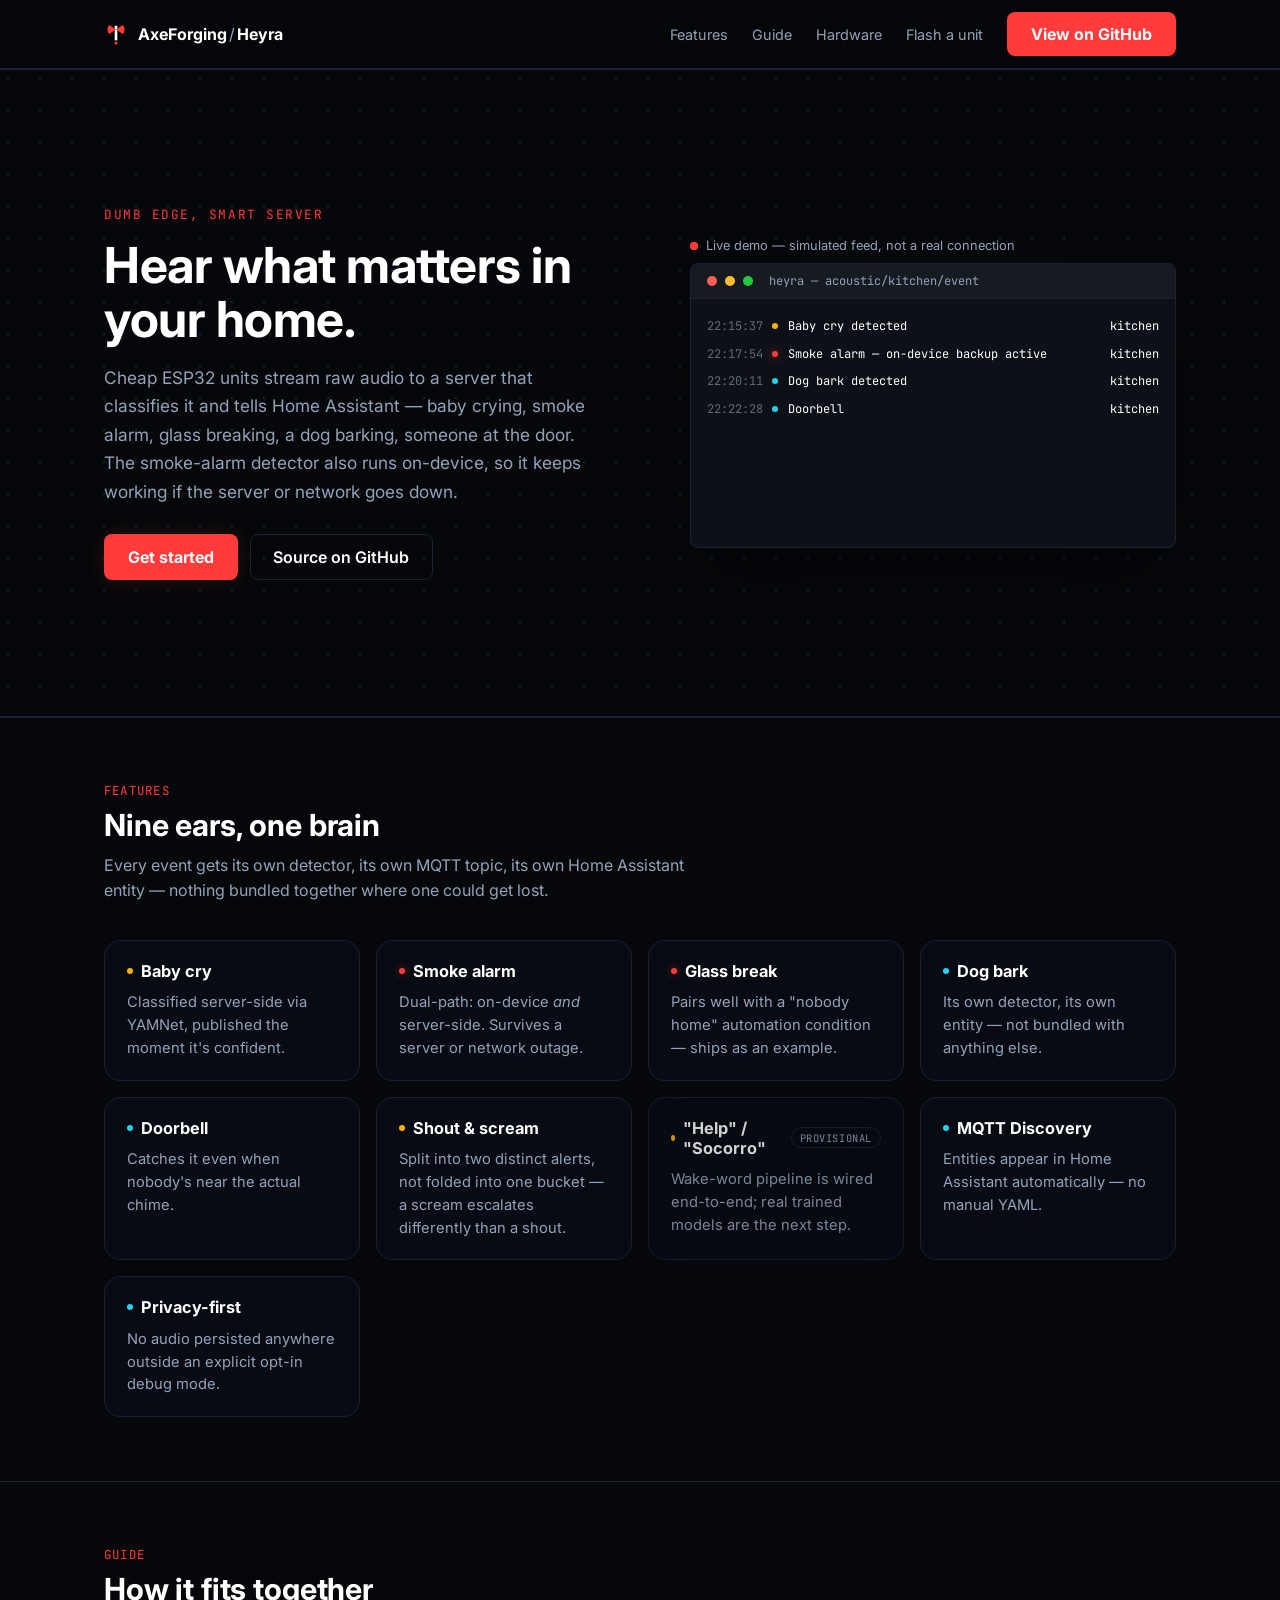
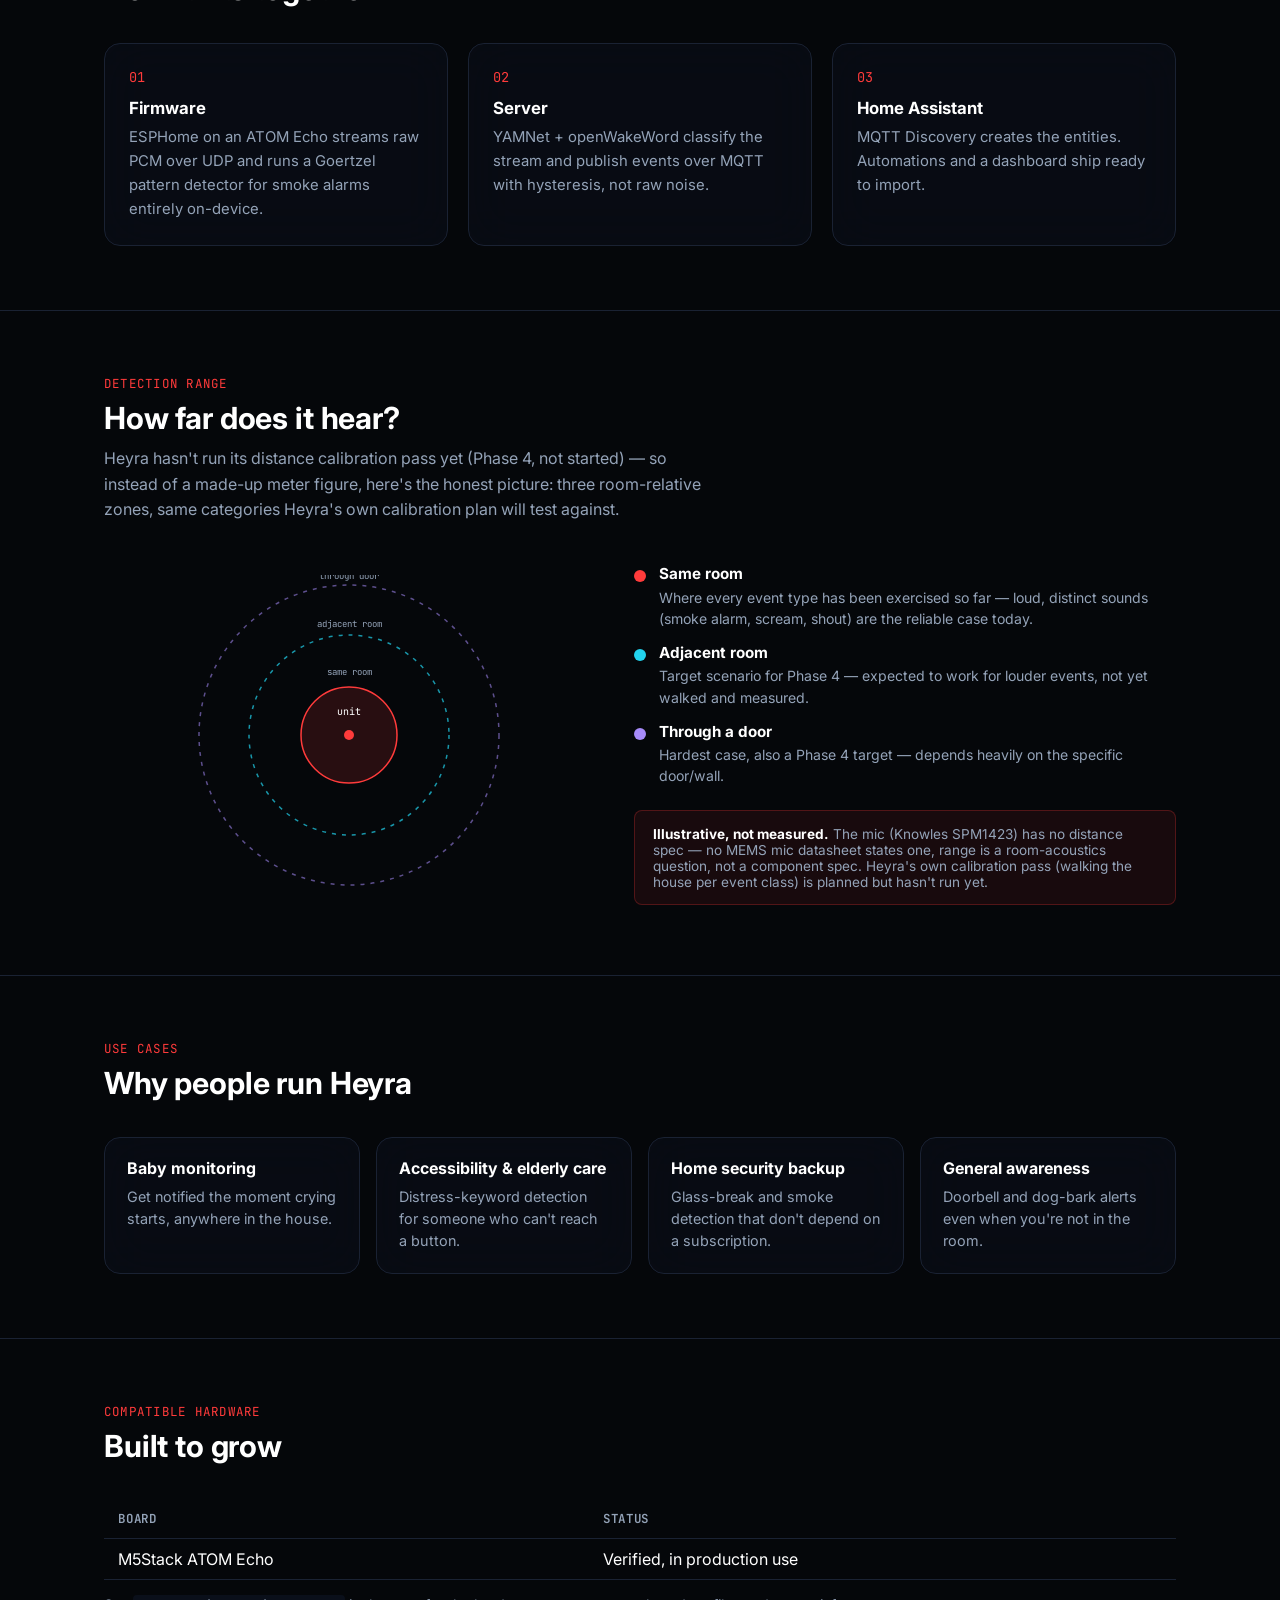
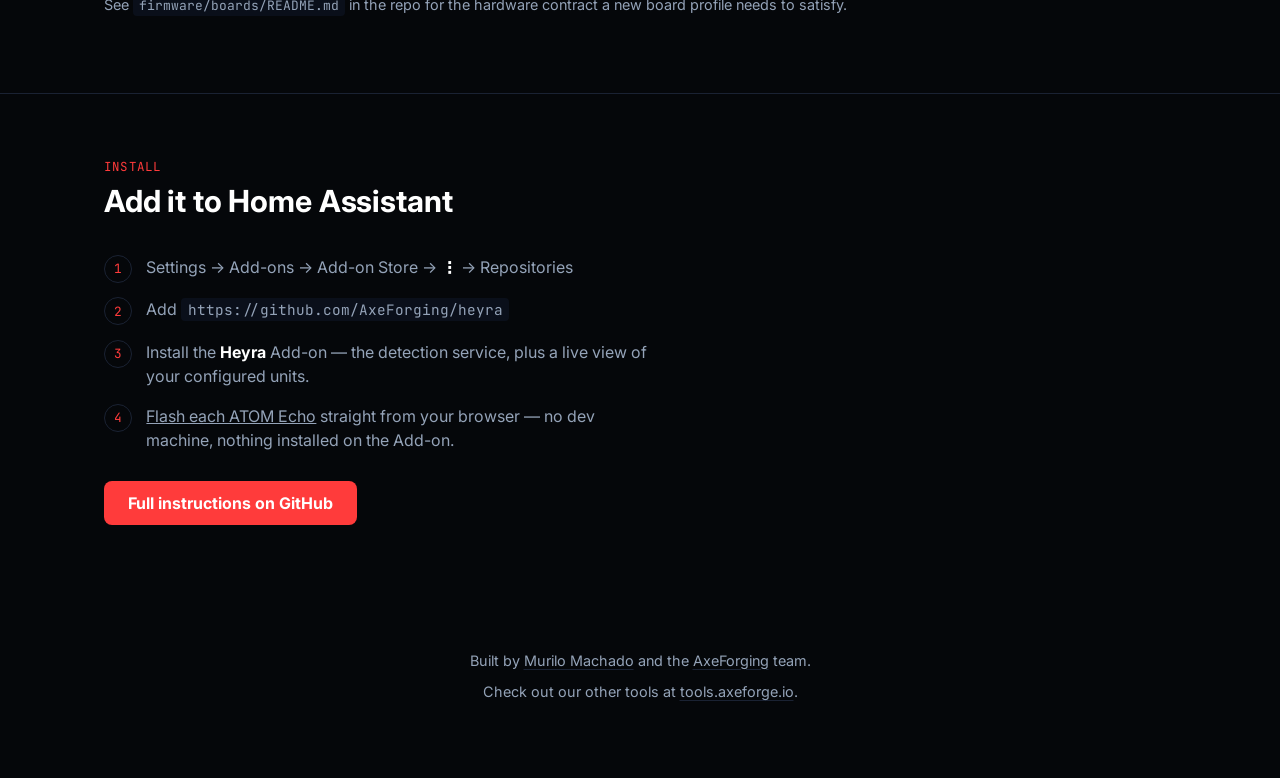
==== web/index.html @ 4587a75d "Add a WebSerial flashing page, no backend needed New web/flash.html uses esp-web-tools (esp-web-inst" ====
<!doctype html>
<html lang="en" data-theme="dark">
<head>
<meta charset="utf-8">
<meta name="viewport" content="width=device-width, initial-scale=1">
<title>Heyra — Acoustic event detection for Home Assistant</title>
<meta name="description" content="Dumb edge, smart server acoustic event detection mesh for Home Assistant, by AxeForging.">
<link rel="icon" href="./favicon.svg" type="image/svg+xml">
<link rel="stylesheet" href="./axeforge.css">
<style>
  /* AxeForge shell (axeforge.css) + Heyra's own alert-red as the custom flavor
     accent -- same "one custom accent per project" pattern as rsvp-m5's terracotta.
     Fonts/components (Inter, JetBrains Mono, .glass-card, .terminal-window, .axe-button)
     are inherited from the kit deliberately, not swapped -- the kit's own consistency
     contract bans per-tool display fonts, and this is a real cross-project brand
     system, not a fresh greenfield choice to second-guess. */
  :root { --af-accent: #ff3b3b; --af-accent-hover: #e62e2e; --af-accent-contrast: #ffffff; }

  * { box-sizing: border-box; }
  body { margin: 0; }
  a { color: inherit; }
  .wrap { max-width: 1120px; margin: 0 auto; padding: 0 1.5rem; }

  /* ---- Topbar ---- */
  .topbar {
    padding: 0;
    min-height: 68px;
    border-bottom: 1px solid var(--af-line);
    background: color-mix(in srgb, var(--af-bg) 88%, transparent);
    -webkit-backdrop-filter: blur(12px);
    backdrop-filter: blur(12px);
    position: sticky; top: 0; z-index: 40;
  }
  .topbar .wrap { display: flex; align-items: center; justify-content: space-between; min-height: 68px; }
  .topbar-brand { display: flex; align-items: center; gap: 0.6rem; text-decoration: none; font-weight: 700; }
  .topbar-brand img { height: 24px; width: 24px; }
  .topbar-brand .sep { color: var(--af-text-muted); font-weight: 400; margin: 0 0.15rem; }
  .topbar-nav { display: flex; align-items: center; gap: 1.5rem; font-size: 0.9rem; }
  .topbar-nav a.navlink { color: var(--af-text-muted); text-decoration: none; }
  .topbar-nav a.navlink:hover { color: var(--af-text); }

  /* ---- Hero: asymmetric two-column ---- */
  .hero {
    background-image: radial-gradient(circle, var(--af-line) 1px, transparent 1px);
    background-size: 32px 32px;
    background-position: -8px -8px;
    border-bottom: 1px solid var(--af-line);
  }
  .hero .wrap {
    display: grid;
    grid-template-columns: minmax(0, 1.05fr) minmax(320px, 0.95fr);
    gap: 3rem;
    align-items: center;
    padding-top: 4.5rem;
    padding-bottom: 4.5rem;
  }
  .kicker {
    font-family: var(--af-font-mono);
    font-size: 0.8rem;
    letter-spacing: 0.12em;
    text-transform: uppercase;
    color: var(--af-accent);
    margin-bottom: 1rem;
  }
  .hero h1 {
    font-size: clamp(2.1rem, 1.4rem + 2.6vw, 3.1rem);
    line-height: 1.08;
    margin: 0 0 1.1rem;
    letter-spacing: -0.01em;
  }
  .hero p.lede {
    color: var(--af-text-muted);
    font-size: 1.08rem;
    line-height: 1.65;
    max-width: 46ch;
    margin: 0 0 1.75rem;
  }
  .hero .ctas { display: flex; gap: 0.75rem; flex-wrap: wrap; }
  .btn-ghost {
    display: inline-flex; align-items: center; gap: 0.5rem;
    padding: 0.75rem 1.4rem; border-radius: var(--af-radius);
    border: 1px solid var(--af-line); color: var(--af-text);
    text-decoration: none; font-weight: 600; font-size: 1rem;
    transition: border-color 0.15s ease;
  }
  .btn-ghost:hover { border-color: color-mix(in srgb, var(--af-accent) 50%, transparent); }

  /* ---- Live feed demo (built from the kit's own .terminal-window) ---- */
  .feed-caption { display: flex; align-items: center; gap: 0.5rem; margin-bottom: 0.6rem; font-size: 0.8rem; color: var(--af-text-muted); }
  .pulse-dot { position: relative; width: 8px; height: 8px; border-radius: 50%; background: var(--af-accent); flex: none; }
  .pulse-dot::after {
    content: ""; position: absolute; inset: 0; border-radius: 50%; background: var(--af-accent);
    animation: pulse 2s ease-out infinite;
  }
  @keyframes pulse { 0% { opacity: 0.6; transform: scale(1); } 100% { opacity: 0; transform: scale(2.8); } }
  #feed-window { box-shadow: 0 30px 60px -20px rgb(0 0 0 / 0.6); }
  #feed-body { min-height: 15.5rem; max-height: 15.5rem; padding: 0.85rem 1rem; overflow: hidden; }
  .feed-line {
    display: grid; grid-template-columns: auto auto 1fr auto; gap: 0.6rem; align-items: baseline;
    padding: 0.3rem 0; color: var(--af-text-muted);
    animation: feed-in 0.4s cubic-bezier(0.16, 1, 0.3, 1);
  }
  @keyframes feed-in { from { opacity: 0; transform: translateY(-6px); } to { opacity: 1; transform: translateY(0); } }
  .feed-line .ts { color: var(--af-text-muted); opacity: 0.6; }
  .feed-line .room { color: var(--af-text); }
  .feed-line .label { color: var(--af-text); }
  .feed-tone { width: 6px; height: 6px; border-radius: 50%; align-self: center; }
  .feed-tone-info { background: #22d3ee; }
  .feed-tone-warn { background: #ffb000; }
  .feed-tone-critical { background: var(--af-accent); box-shadow: 0 0 8px color-mix(in srgb, var(--af-accent) 60%, transparent); }
  @media (prefers-reduced-motion: reduce) {
    .feed-line { animation: none; }
    .pulse-dot::after { animation: none; opacity: 0; }
  }

  /* ---- Sections ---- */
  section { padding: 4rem 0; border-top: 1px solid var(--af-line); }
  .section-head { margin-bottom: 2.25rem; max-width: 60ch; }
  .kicker-sm { font-family: var(--af-font-mono); font-size: 0.78rem; letter-spacing: 0.1em; text-transform: uppercase; color: var(--af-accent); margin-bottom: 0.5rem; }
  .section-title { font-size: clamp(1.5rem, 1.3rem + 0.8vw, 1.9rem); margin: 0 0 0.6rem; letter-spacing: -0.005em; }
  .section-sub { color: var(--af-text-muted); line-height: 1.6; margin: 0; }

  /* ---- Feature grid ---- */
  .feature-grid { display: grid; grid-template-columns: repeat(auto-fit, minmax(240px, 1fr)); gap: 1rem; }
  .feature-card { padding: 1.25rem 1.4rem; }
  .feature-card .tone-row { display: flex; align-items: center; gap: 0.5rem; margin-bottom: 0.65rem; }
  .feature-card h3 { margin: 0; font-size: 1.02rem; }
  .feature-card p { margin: 0; color: var(--af-text-muted); font-size: 0.92rem; line-height: 1.55; }
  .feature-card.provisional { opacity: 0.82; }
  .feature-card .badge {
    font-family: var(--af-font-mono); font-size: 0.65rem; letter-spacing: 0.05em; text-transform: uppercase;
    color: var(--af-text-muted); border: 1px solid var(--af-line); border-radius: 999px; padding: 0.15rem 0.5rem;
  }

  /* ---- Guide: asymmetric numbered flow ---- */
  .guide-flow { display: grid; grid-template-columns: repeat(auto-fit, minmax(260px, 1fr)); gap: 1.25rem; counter-reset: step; }
  .guide-step { padding: 1.5rem; position: relative; }
  .guide-step .num { font-family: var(--af-font-mono); font-size: 0.85rem; color: var(--af-accent); margin-bottom: 0.75rem; }
  .guide-step h3 { margin: 0 0 0.5rem; font-size: 1.05rem; }
  .guide-step p { margin: 0; color: var(--af-text-muted); font-size: 0.93rem; line-height: 1.6; }

  /* ---- Mic range diagram ---- */
  .range-layout { display: grid; grid-template-columns: minmax(0, 0.95fr) minmax(280px, 1.05fr); gap: 2.5rem; align-items: center; }
  .range-diagram { display: flex; align-items: center; justify-content: center; padding: 1rem; }
  .range-diagram svg { max-width: 100%; height: auto; }
  .range-legend { display: flex; flex-direction: column; gap: 0.9rem; }
  .range-legend-item { display: flex; gap: 0.8rem; align-items: flex-start; }
  .range-swatch { width: 12px; height: 12px; border-radius: 50%; margin-top: 0.35rem; flex: none; }
  .range-legend-item h4 { margin: 0 0 0.2rem; font-size: 0.95rem; }
  .range-legend-item p { margin: 0; color: var(--af-text-muted); font-size: 0.88rem; line-height: 1.5; }
  .range-caption {
    margin-top: 1.5rem; padding: 0.9rem 1.1rem; border-radius: var(--af-radius);
    background: color-mix(in srgb, var(--af-accent) 8%, transparent);
    border: 1px solid color-mix(in srgb, var(--af-accent) 25%, transparent);
    font-size: 0.85rem; color: var(--af-text-muted);
  }
  .range-caption strong { color: var(--af-text); }

  /* ---- Use cases ---- */
  .usecase-grid { display: grid; grid-template-columns: repeat(auto-fit, minmax(230px, 1fr)); gap: 1rem; }
  .usecase-card { padding: 1.25rem 1.4rem; }
  .usecase-card h3 { margin: 0 0 0.5rem; font-size: 1rem; }
  .usecase-card p { margin: 0; color: var(--af-text-muted); font-size: 0.9rem; line-height: 1.55; }

  /* ---- Hardware table ---- */
  table { width: 100%; border-collapse: collapse; }
  th, td { text-align: left; padding: 0.65rem 0.9rem; border-bottom: 1px solid var(--af-line); }
  th { color: var(--af-text-muted); font-weight: 600; font-size: 0.78rem; text-transform: uppercase; letter-spacing: 0.05em; font-family: var(--af-font-mono); }
  code { font-family: var(--af-font-mono); background: var(--af-surface); padding: 0.15em 0.45em; border-radius: 4px; font-size: 0.9em; }

  /* ---- Install ---- */
  .install-steps { counter-reset: install; display: flex; flex-direction: column; gap: 0.9rem; max-width: 56ch; margin: 0 0 1.75rem; }
  .install-step { display: flex; gap: 0.9rem; align-items: flex-start; }
  .install-step .n {
    counter-increment: install; flex: none; width: 1.75rem; height: 1.75rem; border-radius: 50%;
    border: 1px solid var(--af-line); display: flex; align-items: center; justify-content: center;
    font-family: var(--af-font-mono); font-size: 0.8rem; color: var(--af-accent);
  }
  .install-step .n::before { content: counter(install); }
  .install-step p { margin: 0; color: var(--af-text-muted); line-height: 1.55; }
  .install-step p strong { color: var(--af-text); }

  footer { padding: 3rem 0 4rem; text-align: center; color: var(--af-text-muted); font-size: 0.9rem; }
  footer a { text-decoration: underline; text-decoration-color: var(--af-line); text-underline-offset: 3px; }

  @media (max-width: 820px) {
    .hero .wrap { grid-template-columns: 1fr; padding-top: 3rem; padding-bottom: 3rem; }
    .range-layout { grid-template-columns: 1fr; }
    .topbar-nav { display: none; }
  }
</style>
</head>
<body>
  <header class="topbar">
    <div class="wrap">
      <a class="topbar-brand" href="https://tools.axeforge.io">
        <img src="./logo.svg" alt="">
        <span>AxeForging<span class="sep">/</span>Heyra</span>
      </a>
      <nav class="topbar-nav">
        <a class="navlink" href="#features">Features</a>
        <a class="navlink" href="#guide">Guide</a>
        <a class="navlink" href="#hardware">Hardware</a>
        <a class="navlink" href="./flash.html">Flash a unit</a>
        <a class="axe-button" href="https://github.com/AxeForging/heyra">View on GitHub</a>
      </nav>
    </div>
  </header>

  <section class="hero">
    <div class="wrap">
      <div>
        <div class="kicker">Dumb edge, smart server</div>
        <h1>Hear what matters in your home.</h1>
        <p class="lede">
          Cheap ESP32 units stream raw audio to a server that classifies it and
          tells Home Assistant — baby crying, smoke alarm, glass breaking, a dog
          barking, someone at the door. The smoke-alarm detector also runs
          on-device, so it keeps working if the server or network goes down.
        </p>
        <div class="ctas">
          <a class="axe-button glow-accent" href="#install">Get started</a>
          <a class="btn-ghost" href="https://github.com/AxeForging/heyra">Source on GitHub</a>
        </div>
      </div>

      <div>
        <div class="feed-caption"><span class="pulse-dot"></span> Live demo — simulated feed, not a real connection</div>
        <div class="terminal-window" id="feed-window">
          <div class="terminal-header">
            <span class="dot dot-red"></span><span class="dot dot-yellow"></span><span class="dot dot-green"></span>
            <span style="margin-left: 0.5rem; color: var(--af-text-muted);">heyra — acoustic/kitchen/event</span>
          </div>
          <div id="feed-body"></div>
        </div>
      </div>
    </div>
  </section>

  <section id="features">
    <div class="wrap">
      <div class="section-head">
        <div class="kicker-sm">Features</div>
        <h2 class="section-title">Nine ears, one brain</h2>
        <p class="section-sub">Every event gets its own detector, its own MQTT topic, its own Home Assistant entity — nothing bundled together where one could get lost.</p>
      </div>
      <div class="feature-grid">
        <div class="glass-card feature-card">
          <div class="tone-row"><span class="feed-tone feed-tone-warn"></span><h3>Baby cry</h3></div>
          <p>Classified server-side via YAMNet, published the moment it's confident.</p>
        </div>
        <div class="glass-card feature-card">
          <div class="tone-row"><span class="feed-tone feed-tone-critical"></span><h3>Smoke alarm</h3></div>
          <p>Dual-path: on-device <em>and</em> server-side. Survives a server or network outage.</p>
        </div>
        <div class="glass-card feature-card">
          <div class="tone-row"><span class="feed-tone feed-tone-critical"></span><h3>Glass break</h3></div>
          <p>Pairs well with a "nobody home" automation condition — ships as an example.</p>
        </div>
        <div class="glass-card feature-card">
          <div class="tone-row"><span class="feed-tone feed-tone-info"></span><h3>Dog bark</h3></div>
          <p>Its own detector, its own entity — not bundled with anything else.</p>
        </div>
        <div class="glass-card feature-card">
          <div class="tone-row"><span class="feed-tone feed-tone-info"></span><h3>Doorbell</h3></div>
          <p>Catches it even when nobody's near the actual chime.</p>
        </div>
        <div class="glass-card feature-card">
          <div class="tone-row"><span class="feed-tone feed-tone-warn"></span><h3>Shout &amp; scream</h3></div>
          <p>Split into two distinct alerts, not folded into one bucket — a scream escalates differently than a shout.</p>
        </div>
        <div class="glass-card feature-card provisional">
          <div class="tone-row"><span class="feed-tone feed-tone-warn"></span><h3>"Help" / "Socorro"</h3><span class="badge">Provisional</span></div>
          <p>Wake-word pipeline is wired end-to-end; real trained models are the next step.</p>
        </div>
        <div class="glass-card feature-card">
          <div class="tone-row"><span class="feed-tone feed-tone-info"></span><h3>MQTT Discovery</h3></div>
          <p>Entities appear in Home Assistant automatically — no manual YAML.</p>
        </div>
        <div class="glass-card feature-card">
          <div class="tone-row"><span class="feed-tone feed-tone-info"></span><h3>Privacy-first</h3></div>
          <p>No audio persisted anywhere outside an explicit opt-in debug mode.</p>
        </div>
      </div>
    </div>
  </section>

  <section id="guide">
    <div class="wrap">
      <div class="section-head">
        <div class="kicker-sm">Guide</div>
        <h2 class="section-title">How it fits together</h2>
      </div>
      <div class="guide-flow">
        <div class="glass-card guide-step">
          <div class="num">01</div>
          <h3>Firmware</h3>
          <p>ESPHome on an ATOM Echo streams raw PCM over UDP and runs a Goertzel pattern detector for smoke alarms entirely on-device.</p>
        </div>
        <div class="glass-card guide-step">
          <div class="num">02</div>
          <h3>Server</h3>
          <p>YAMNet + openWakeWord classify the stream and publish events over MQTT with hysteresis, not raw noise.</p>
        </div>
        <div class="glass-card guide-step">
          <div class="num">03</div>
          <h3>Home Assistant</h3>
          <p>MQTT Discovery creates the entities. Automations and a dashboard ship ready to import.</p>
        </div>
      </div>
    </div>
  </section>

  <section id="mic-range">
    <div class="wrap">
      <div class="section-head">
        <div class="kicker-sm">Detection range</div>
        <h2 class="section-title">How far does it hear?</h2>
        <p class="section-sub">Heyra hasn't run its distance calibration pass yet (Phase 4, not started) — so instead of a made-up meter figure, here's the honest picture: three room-relative zones, same categories Heyra's own calibration plan will test against.</p>
      </div>
      <div class="range-layout">
        <div class="range-diagram">
          <svg viewBox="0 0 320 320" width="320" height="320" role="img" aria-label="Diagram of three room-relative detection zones around a Heyra unit">
            <circle cx="160" cy="160" r="150" fill="none" stroke="#a78bfa" stroke-width="1.5" stroke-dasharray="4 6" opacity="0.55"/>
            <circle cx="160" cy="160" r="100" fill="none" stroke="#22d3ee" stroke-width="1.5" stroke-dasharray="4 6" opacity="0.7"/>
            <circle cx="160" cy="160" r="48" fill="color-mix(in srgb, var(--af-accent) 14%, transparent)" stroke="var(--af-accent)" stroke-width="1.5"/>
            <circle cx="160" cy="160" r="5" fill="var(--af-accent)"/>
            <text x="160" y="140" text-anchor="middle" font-family="JetBrains Mono, monospace" font-size="10" fill="#ffffff">unit</text>
            <text x="160" y="100" text-anchor="middle" font-family="JetBrains Mono, monospace" font-size="9" fill="#94a3b8">same room</text>
            <text x="160" y="52" text-anchor="middle" font-family="JetBrains Mono, monospace" font-size="9" fill="#94a3b8">adjacent room</text>
            <text x="160" y="4" text-anchor="middle" font-family="JetBrains Mono, monospace" font-size="9" fill="#94a3b8">through door</text>
          </svg>
        </div>
        <div>
          <div class="range-legend">
            <div class="range-legend-item">
              <span class="range-swatch" style="background: var(--af-accent);"></span>
              <div><h4>Same room</h4><p>Where every event type has been exercised so far — loud, distinct sounds (smoke alarm, scream, shout) are the reliable case today.</p></div>
            </div>
            <div class="range-legend-item">
              <span class="range-swatch" style="background: #22d3ee;"></span>
              <div><h4>Adjacent room</h4><p>Target scenario for Phase 4 — expected to work for louder events, not yet walked and measured.</p></div>
            </div>
            <div class="range-legend-item">
              <span class="range-swatch" style="background: #a78bfa;"></span>
              <div><h4>Through a door</h4><p>Hardest case, also a Phase 4 target — depends heavily on the specific door/wall.</p></div>
            </div>
          </div>
          <div class="range-caption">
            <strong>Illustrative, not measured.</strong> The mic (Knowles SPM1423) has no distance spec — no MEMS mic datasheet states one, range is a room-acoustics question, not a component spec. Heyra's own calibration pass (walking the house per event class) is planned but hasn't run yet.
          </div>
        </div>
      </div>
    </div>
  </section>

  <section id="use-cases">
    <div class="wrap">
      <div class="section-head">
        <div class="kicker-sm">Use cases</div>
        <h2 class="section-title">Why people run Heyra</h2>
      </div>
      <div class="usecase-grid">
        <div class="glass-card usecase-card">
          <h3>Baby monitoring</h3>
          <p>Get notified the moment crying starts, anywhere in the house.</p>
        </div>
        <div class="glass-card usecase-card">
          <h3>Accessibility &amp; elderly care</h3>
          <p>Distress-keyword detection for someone who can't reach a button.</p>
        </div>
        <div class="glass-card usecase-card">
          <h3>Home security backup</h3>
          <p>Glass-break and smoke detection that don't depend on a subscription.</p>
        </div>
        <div class="glass-card usecase-card">
          <h3>General awareness</h3>
          <p>Doorbell and dog-bark alerts even when you're not in the room.</p>
        </div>
      </div>
    </div>
  </section>

  <section id="hardware">
    <div class="wrap">
      <div class="section-head">
        <div class="kicker-sm">Compatible hardware</div>
        <h2 class="section-title">Built to grow</h2>
      </div>
      <table>
        <tr><th>Board</th><th>Status</th></tr>
        <tr><td>M5Stack ATOM Echo</td><td>Verified, in production use</td></tr>
      </table>
      <p style="color: var(--af-text-muted); font-size: 0.9rem; margin-top: 1rem;">
        See <code>firmware/boards/README.md</code> in the repo for the hardware
        contract a new board profile needs to satisfy.
      </p>
    </div>
  </section>

  <section id="install">
    <div class="wrap">
      <div class="section-head">
        <div class="kicker-sm">Install</div>
        <h2 class="section-title">Add it to Home Assistant</h2>
      </div>
      <div class="install-steps">
        <div class="install-step"><span class="n"></span><p>Settings → Add-ons → Add-on Store → <strong>⋮</strong> → Repositories</p></div>
        <div class="install-step"><span class="n"></span><p>Add <code>https://github.com/AxeForging/heyra</code></p></div>
        <div class="install-step"><span class="n"></span><p>Install the <strong>Heyra</strong> Add-on — the detection service, plus a live view of your configured units.</p></div>
        <div class="install-step"><span class="n"></span><p><a href="./flash.html">Flash each ATOM Echo</a> straight from your browser — no dev machine, nothing installed on the Add-on.</p></div>
      </div>
      <a class="axe-button" href="https://github.com/AxeForging/heyra#install">Full instructions on GitHub</a>
    </div>
  </section>

  <footer>
    <p>Built by <a href="https://github.com/murilopmachado">Murilo Machado</a> and the
       <a href="https://github.com/AxeForging">AxeForging</a> team.</p>
    <p>Check out our other tools at <a href="https://tools.axeforge.io">tools.axeforge.io</a>.</p>
  </footer>

<script>
(function () {
  var EVENTS = [
    { room: "kitchen", event: "baby_cry",   label: "Baby cry detected",                    tone: "warn" },
    { room: "kitchen", event: "smoke_alarm",label: "Smoke alarm — on-device backup active", tone: "critical" },
    { room: "kitchen", event: "dog_bark",   label: "Dog bark detected",                     tone: "info" },
    { room: "kitchen", event: "doorbell",   label: "Doorbell",                               tone: "info" },
    { room: "kitchen", event: "glass_break",label: "Glass break detected",                  tone: "critical" },
    { room: "kitchen", event: "shout",      label: "Shout detected",                         tone: "warn" },
    { room: "kitchen", event: "scream",     label: "Scream detected",                        tone: "critical" }
  ];

  var body = document.getElementById("feed-body");
  var reduced = window.matchMedia("(prefers-reduced-motion: reduce)").matches;
  var MAX_LINES = 6;
  var i = 0;

  function pad(n) { return n < 10 ? "0" + n : "" + n; }

  function addLine() {
    var e = EVENTS[i % EVENTS.length];
    i++;
    var now = new Date(1700000000000 + i * 1000 * 137); // deterministic, no Date.now()/random needed for a decorative loop
    var ts = pad(now.getUTCHours()) + ":" + pad(now.getUTCMinutes()) + ":" + pad(now.getUTCSeconds());
    var line = document.createElement("div");
    line.className = "feed-line";
    line.innerHTML =
      '<span class="ts">' + ts + '</span>' +
      '<span class="feed-tone feed-tone-' + e.tone + '"></span>' +
      '<span class="label">' + e.label + '</span>' +
      '<span class="room">' + e.room + '</span>';
    body.appendChild(line);
    while (body.children.length > MAX_LINES) {
      body.removeChild(body.firstChild);
    }
  }

  for (var seed = 0; seed < 4; seed++) addLine();

  if (!reduced) {
    setInterval(addLine, 2200);
  }
})();
</script>
</body>
</html>
---- web/axeforge.css ----
/* ============================================================
   AxeForge Brand Kit v1 — https://tools.axeforge.io
   Copy this file into your project. See BRAND.md for the spec.

   Works two ways from this one file:
   - Tailwind v4: `@import "tailwindcss"; @import "./axeforge.css";`
     (the @theme inline block maps tokens to axe-* utilities)
   - Plain CSS / no Tailwind: just link it; browsers ignore @theme.

   Flavors (set on <html>): forge (default) | circuit | flux | signal
   ============================================================ */

@import url('https://fonts.googleapis.com/css2?family=Inter:wght@400;500;600;700&family=JetBrains+Mono:wght@400;500&display=swap');

/* ---- Shell tokens: identical in every flavor. Never override. ---- */
:root {
  color-scheme: dark;

  --af-bg: #05070a;
  --af-surface: #0a0f1a;
  --af-surface-2: #0d1117; /* terminal body */
  --af-surface-3: #161b22; /* terminal header */
  --af-line: #1a2233;
  --af-text: #ffffff;
  --af-text-muted: #94a3b8;

  --af-font-sans: "Inter", ui-sans-serif, system-ui, sans-serif;
  --af-font-mono: "JetBrains Mono", ui-monospace, SFMono-Regular, monospace;

  --af-radius: 0.5rem;
  --af-radius-lg: 1rem;

  /* ---- Flavor tokens: the ONLY vars a flavor changes. Default = forge. ---- */
  --af-accent: #ff4e00;
  --af-accent-hover: #e64600;
  --af-accent-contrast: #ffffff; /* text placed ON the accent; white passes only on forge, bold/large */
}

[data-flavor="circuit"] {
  --af-accent: #22d3ee;
  --af-accent-hover: #06b6d4;
  --af-accent-contrast: #05070a;
}

[data-flavor="flux"] {
  --af-accent: #a78bfa;
  --af-accent-hover: #8b5cf6;
  --af-accent-contrast: #05070a;
}

[data-flavor="signal"] {
  --af-accent: #ffb000;
  --af-accent-hover: #e69e00;
  --af-accent-contrast: #05070a;
}

/* ---- Tailwind v4 adapter. Inert (ignored at-rule) without Tailwind.
   Must be `inline`: utilities then emit var(--af-*) directly, so a
   [data-flavor] override below :root still wins. Plain @theme would
   resolve the var() once at :root and pin every flavor to forge. ---- */
@theme inline {
  --font-sans: var(--af-font-sans);
  --font-mono: var(--af-font-mono);

  --color-axe-black: var(--af-bg);
  --color-axe-navy: var(--af-surface);
  --color-axe-line: var(--af-line);
  --color-axe-muted: var(--af-text-muted);
  --color-axe-accent: var(--af-accent);
  --color-axe-accent-hover: var(--af-accent-hover);
  --color-axe-accent-contrast: var(--af-accent-contrast);

  /* deprecated — old hub names; use axe-accent / axe-accent-hover */
  --color-axe-orange: var(--af-accent);
  --color-axe-orange-hover: var(--af-accent-hover);
}

/* ---- Base ---- */
body {
  background: var(--af-bg);
  color: var(--af-text);
  font-family: var(--af-font-sans);
  -webkit-font-smoothing: antialiased;
}

:focus-visible {
  outline: 2px solid var(--af-accent);
  outline-offset: 2px;
}

/* ---- Components (vanilla CSS — no Tailwind required) ---- */

.technical-grid {
  background-size: 80px 80px;
  background-image: radial-gradient(circle, var(--af-line) 1px, transparent 1px);
}

.glass-card {
  background: color-mix(in srgb, var(--af-surface) 60%, transparent);
  -webkit-backdrop-filter: blur(24px);
  backdrop-filter: blur(24px);
  border: 1px solid var(--af-line);
  border-radius: var(--af-radius-lg);
  transition: border-color 0.5s ease, box-shadow 0.5s ease;
}
.glass-card:hover {
  border-color: color-mix(in srgb, var(--af-accent) 50%, transparent);
}

.terminal-window {
  background: var(--af-surface-2);
  border: 1px solid var(--af-line);
  border-radius: var(--af-radius);
  overflow: hidden;
  font-family: var(--af-font-mono);
  font-size: 0.75rem;
  line-height: 1.5;
  box-shadow: 0 25px 50px -12px rgb(0 0 0 / 0.5);
}
.terminal-header {
  background: var(--af-surface-3);
  padding: 0.5rem 1rem;
  display: flex;
  align-items: center;
  gap: 0.5rem;
  border-bottom: 1px solid var(--af-line);
}

/* macOS traffic lights — semantic, not brand; fixed hexes on purpose */
.dot { width: 10px; height: 10px; border-radius: 9999px; }
.dot-red { background: #ff5f56; }
.dot-yellow { background: #ffbd2e; }
.dot-green { background: #27c93f; }

.glow-accent,
.glow-orange /* deprecated alias */ {
  box-shadow: 0 0 20px color-mix(in srgb, var(--af-accent) 15%, transparent);
}

.axe-button {
  display: inline-flex;
  align-items: center;
  gap: 0.5rem;
  background: var(--af-accent);
  color: var(--af-accent-contrast); /* never hardcode white — fails on circuit/flux/signal */
  padding: 0.75rem 1.5rem;
  border: 0;
  border-radius: var(--af-radius);
  font-family: var(--af-font-sans);
  font-size: 1rem;
  font-weight: 700;
  cursor: pointer;
  text-decoration: none;
  transition: background 0.15s ease, transform 0.15s ease;
}
.axe-button:hover { background: var(--af-accent-hover); }
.axe-button:active { transform: scale(0.95); }
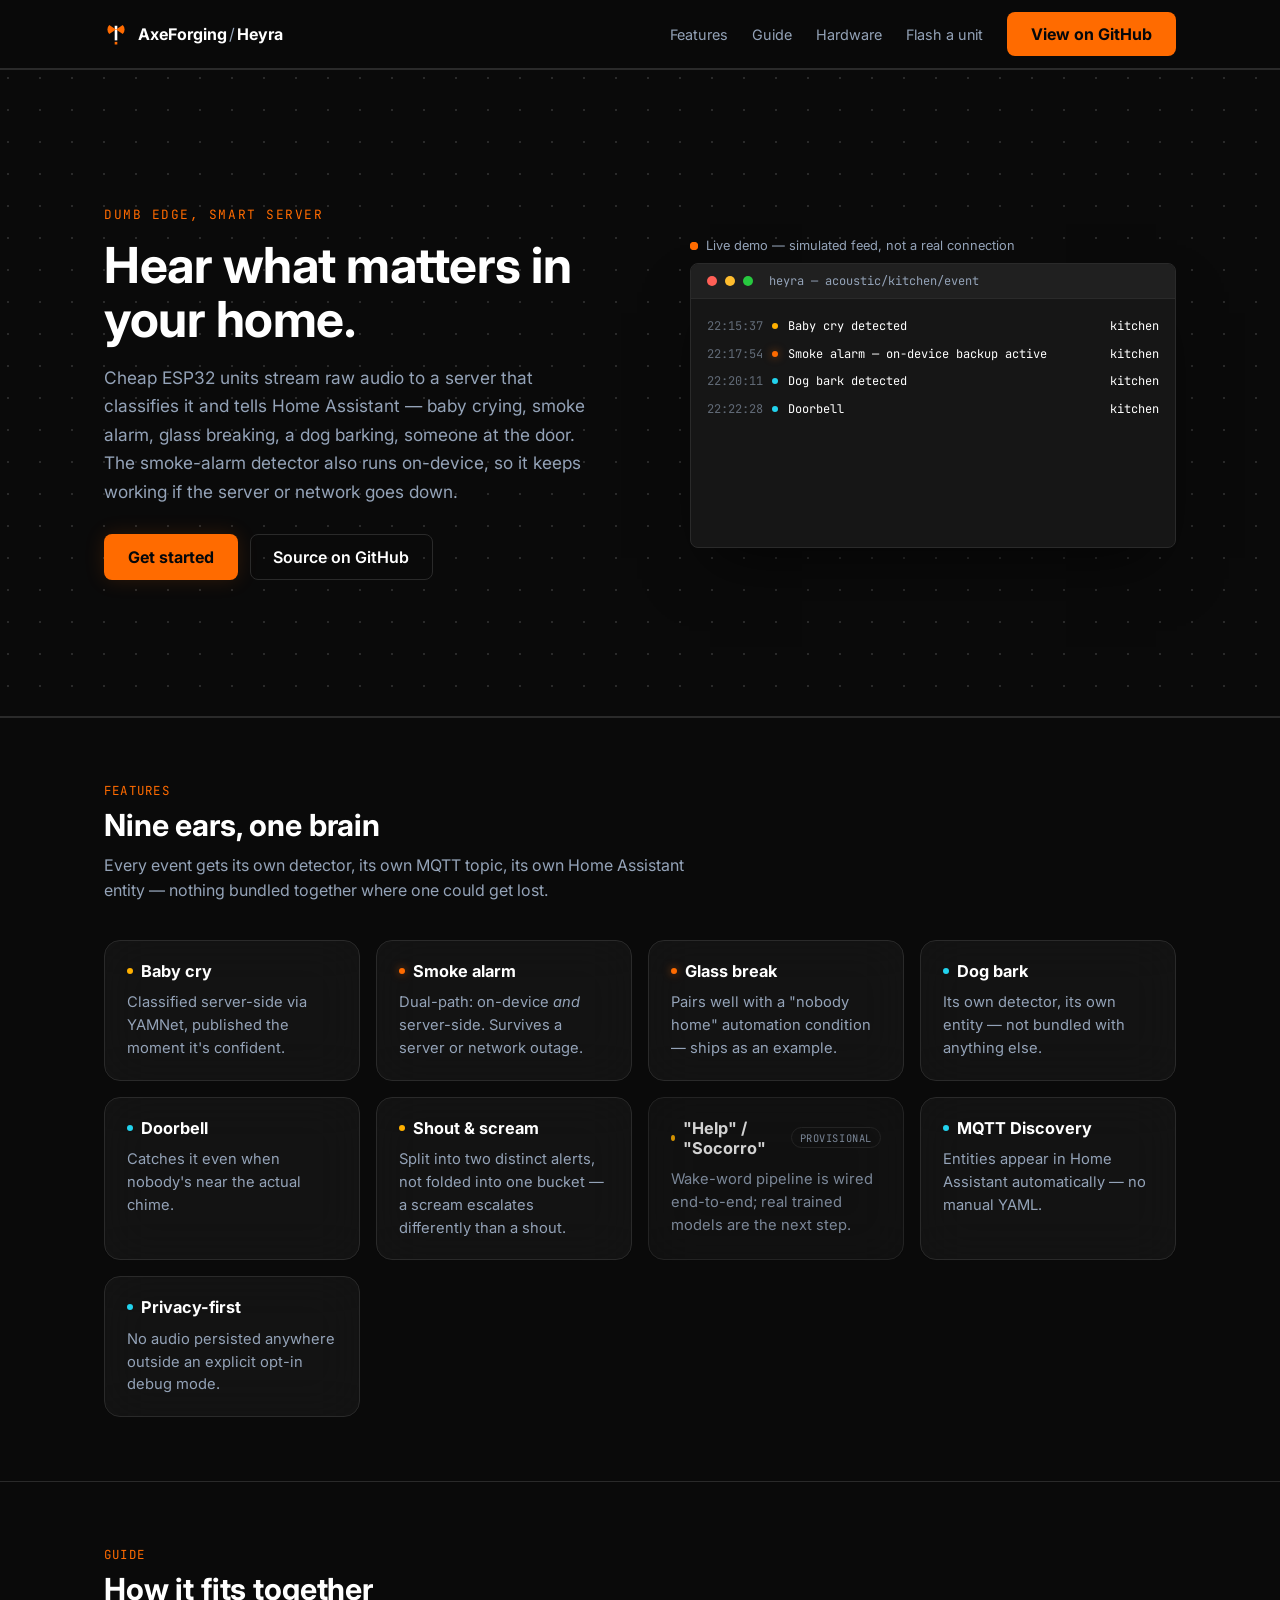
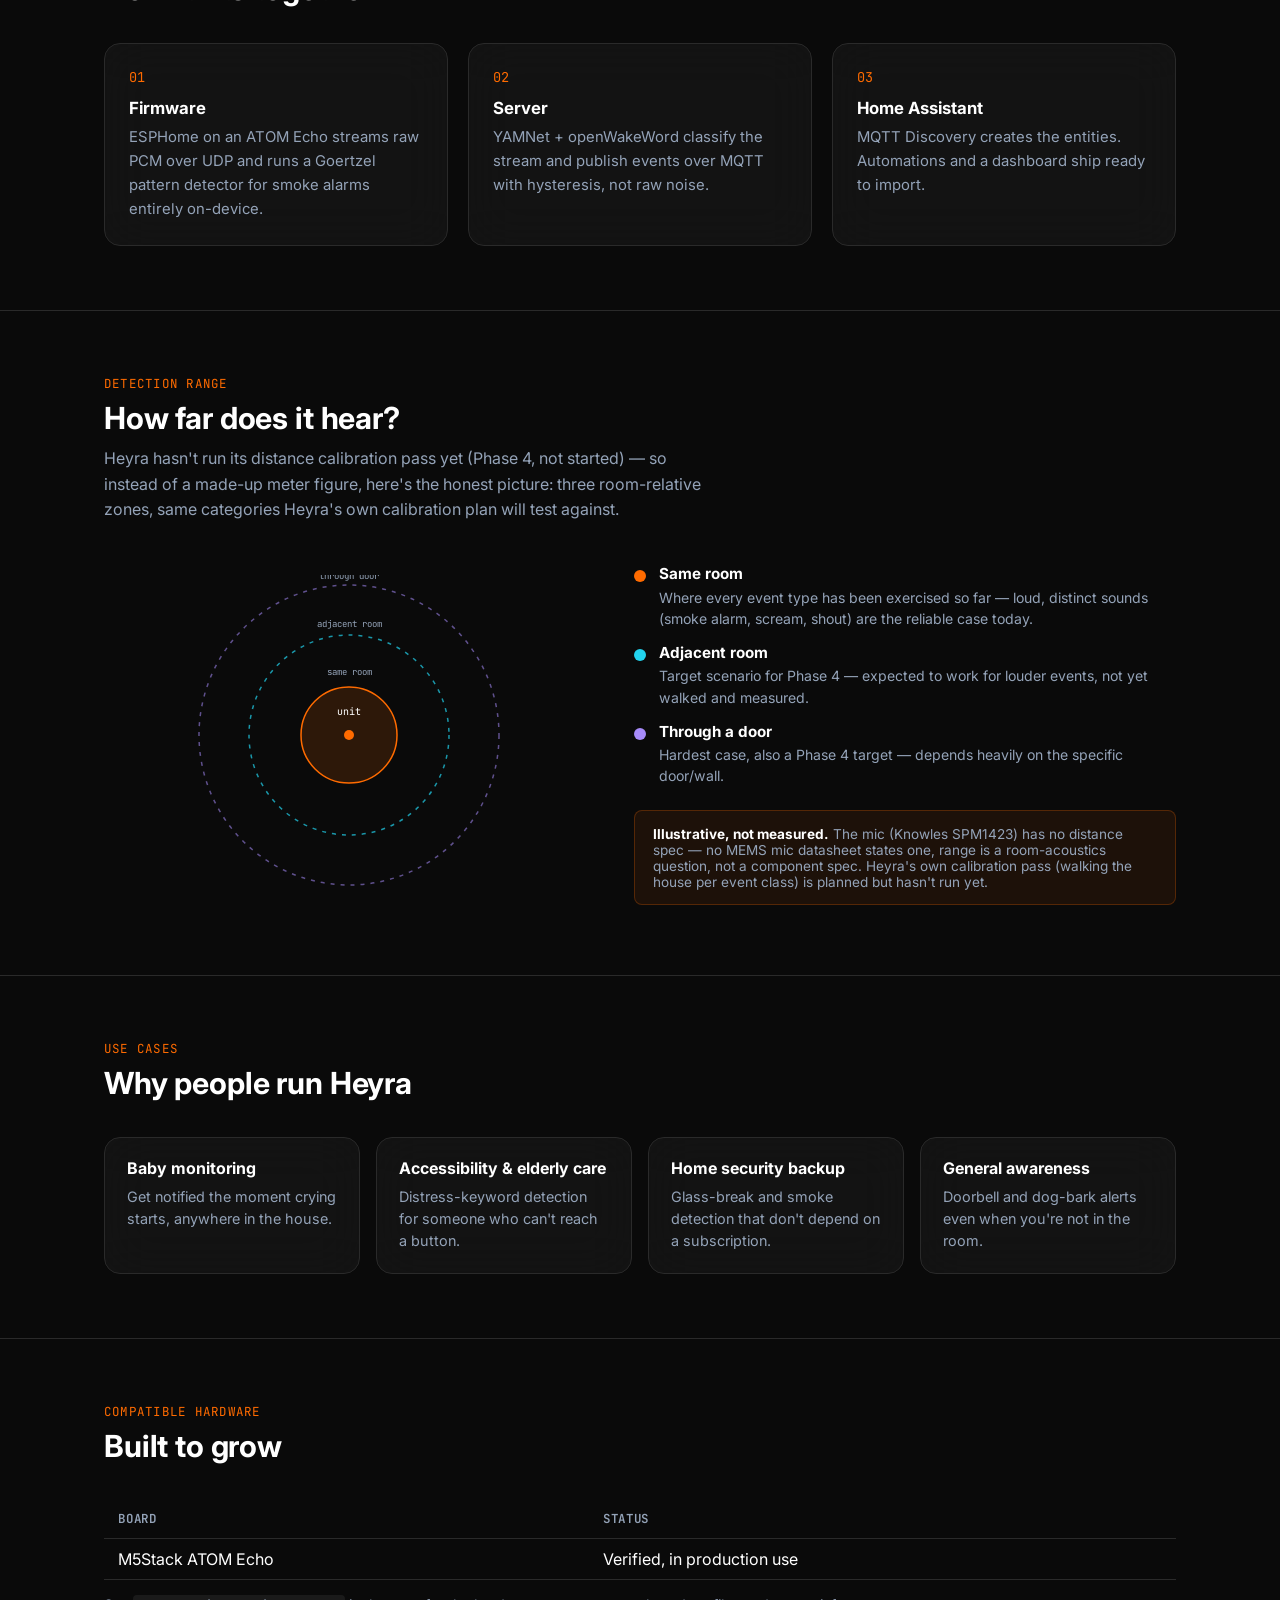
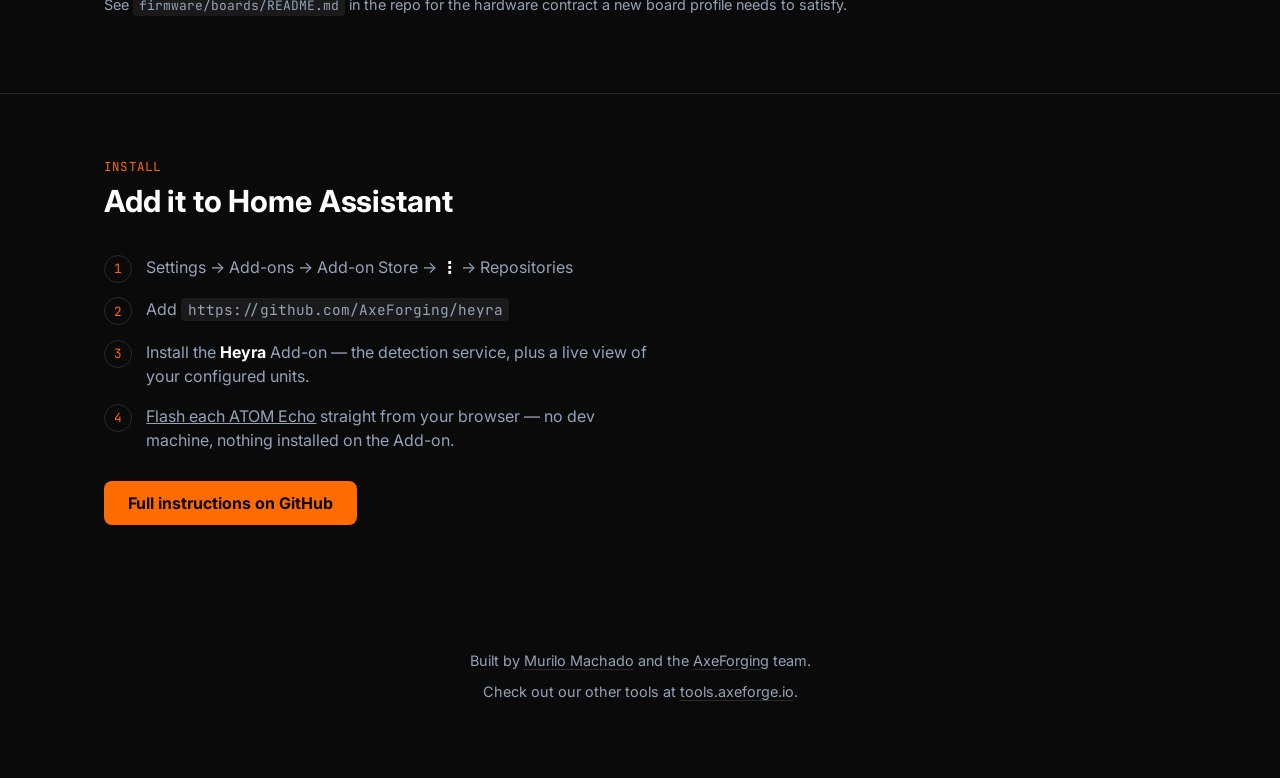
==== commit bad9d50a: "Retheme Heyra to the AxeForge kit's relay flavor Replaces the one-off #ff3b3b accent (which lived ou" ====
--- a/web/index.html
+++ b/web/index.html
@@ -1,5 +1,5 @@
 <!doctype html>
-<html lang="en" data-theme="dark">
+<html lang="en" data-flavor="relay">
 <head>
 <meta charset="utf-8">
 <meta name="viewport" content="width=device-width, initial-scale=1">
@@ -8,13 +8,12 @@
 <link rel="icon" href="./favicon.svg" type="image/svg+xml">
 <link rel="stylesheet" href="./axeforge.css">
 <style>
-  /* AxeForge shell (axeforge.css) + Heyra's own alert-red as the custom flavor
-     accent -- same "one custom accent per project" pattern as rsvp-m5's terracotta.
-     Fonts/components (Inter, JetBrains Mono, .glass-card, .terminal-window, .axe-button)
-     are inherited from the kit deliberately, not swapped -- the kit's own consistency
-     contract bans per-tool display fonts, and this is a real cross-project brand
-     system, not a fresh greenfield choice to second-guess. */
-  :root { --af-accent: #ff3b3b; --af-accent-hover: #e62e2e; --af-accent-contrast: #ffffff; }
+  /* AxeForge shell + the relay flavor (external tools/hardware/browser extensions)
+     -- see branding/README.md. Fonts/components (Inter, JetBrains Mono, .glass-card,
+     .terminal-window, .axe-button) are inherited from the kit deliberately, not
+     swapped -- the kit's own consistency contract bans per-tool display fonts, and
+     this is a real cross-project brand system, not a fresh greenfield choice to
+     second-guess. */
 
   * { box-sizing: border-box; }
   body { margin: 0; }
--- a/web/axeforge.css
+++ b/web/axeforge.css
@@ -7,12 +7,14 @@
      (the @theme inline block maps tokens to axe-* utilities)
    - Plain CSS / no Tailwind: just link it; browsers ignore @theme.
 
-   Flavors (set on <html>): forge (default) | circuit | flux | signal
+   Flavors (set on <html>): forge (default) | circuit | flux | relay | signal
    ============================================================ */
 
 @import url('https://fonts.googleapis.com/css2?family=Inter:wght@400;500;600;700&family=JetBrains+Mono:wght@400;500&display=swap');
 
-/* ---- Shell tokens: identical in every flavor. Never override. ---- */
+/* ---- Shell tokens: identical in every flavor except relay. Never override
+   otherwise -- relay's neutral-gray shell is a deliberate, one-time exception
+   (see the "new flavor discussion" note below), not a precedent for others. ---- */
 :root {
   color-scheme: dark;
 
@@ -45,6 +47,23 @@
 [data-flavor="flux"] {
   --af-accent: #a78bfa;
   --af-accent-hover: #8b5cf6;
+  --af-accent-contrast: #05070a;
+}
+
+/* relay: the one flavor that also overrides shell tokens (bg/surface/-2/-3/line),
+   not just the 3 accent vars -- "external tools/hardware/products" (Heyra, rsvp-m5,
+   ReplayRaccoon), inheriting ReplayRaccoon's neutral-gray shell instead of the
+   default blue-black. This is the "new flavor discussion" the Do/Don't section
+   below refers to, made real -- a deliberate one-time exception, not a precedent. */
+[data-flavor="relay"] {
+  --af-bg: #0a0a0a;
+  --af-surface: #1a1a1a;
+  --af-surface-2: #161616; /* terminal body */
+  --af-surface-3: #202020; /* terminal header */
+  --af-line: #2a2a2a;
+
+  --af-accent: #ff6b00;
+  --af-accent-hover: #e56000;
   --af-accent-contrast: #05070a;
 }
 
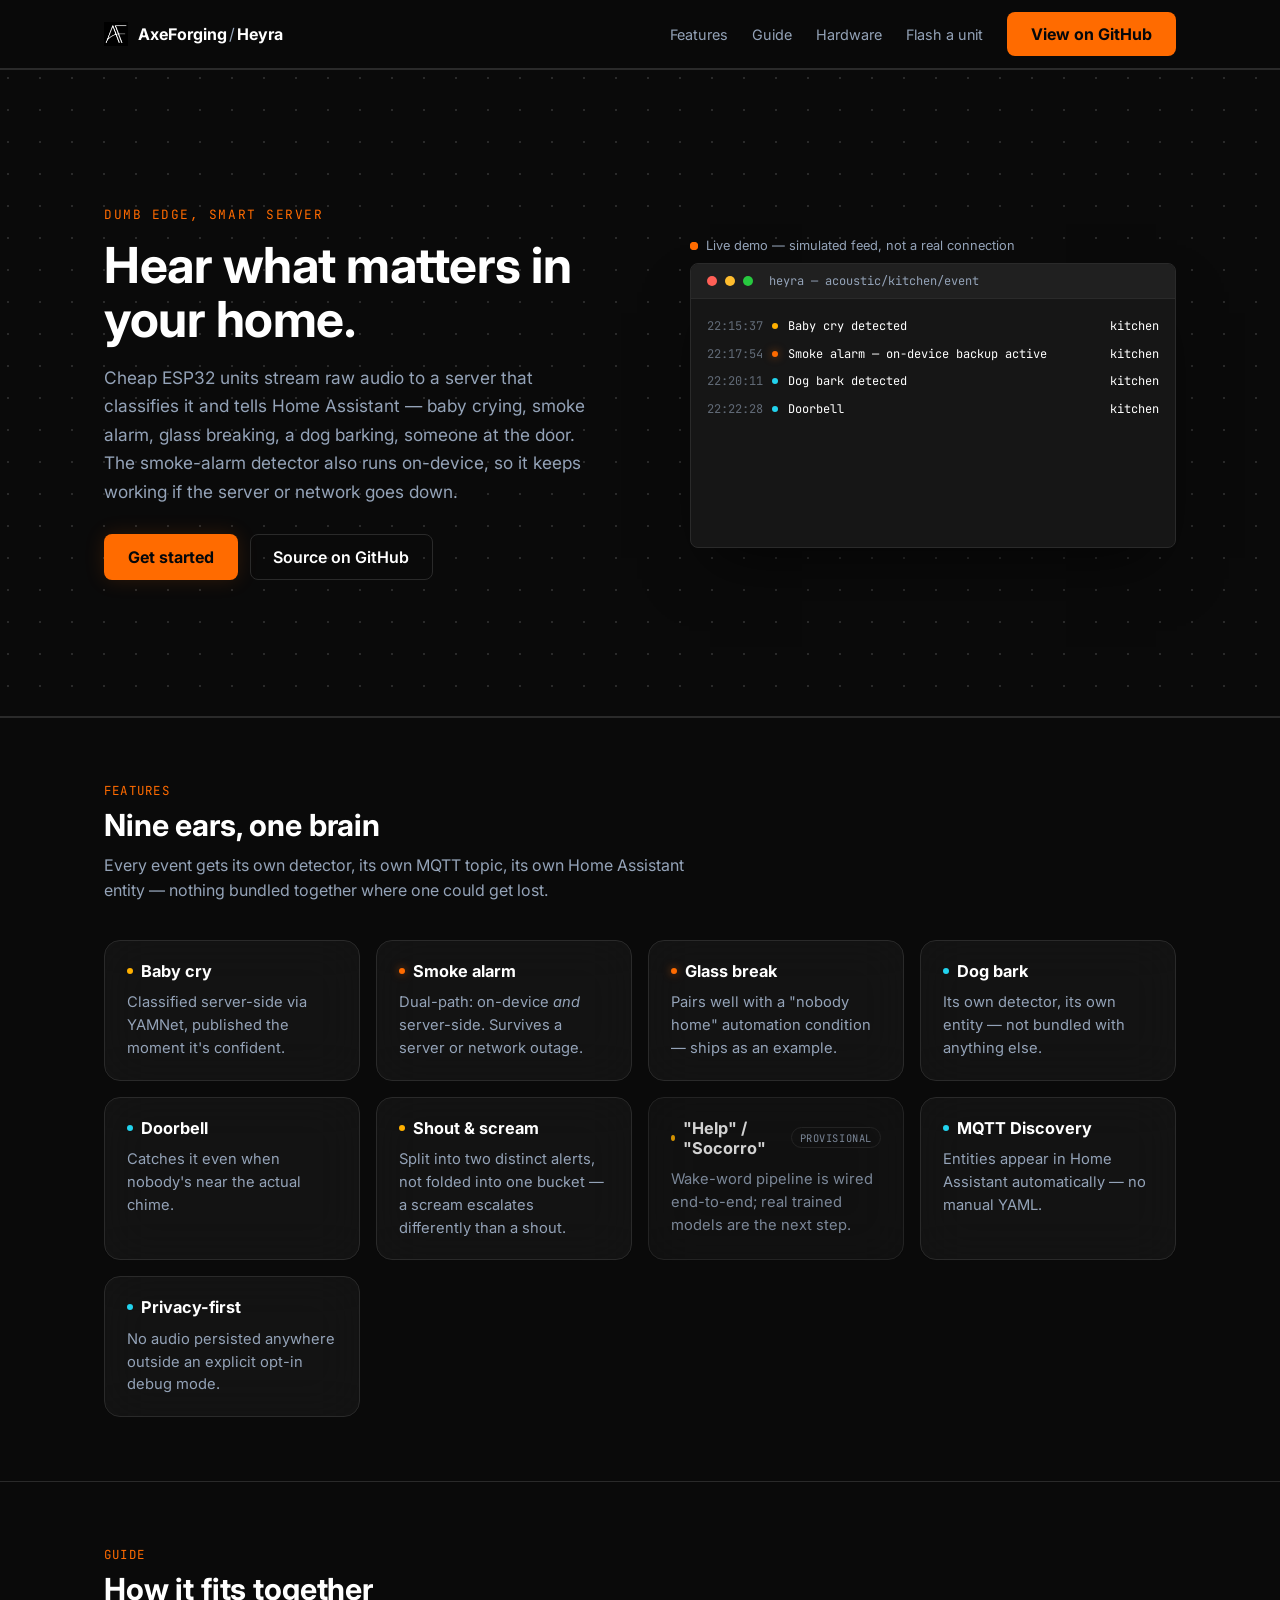
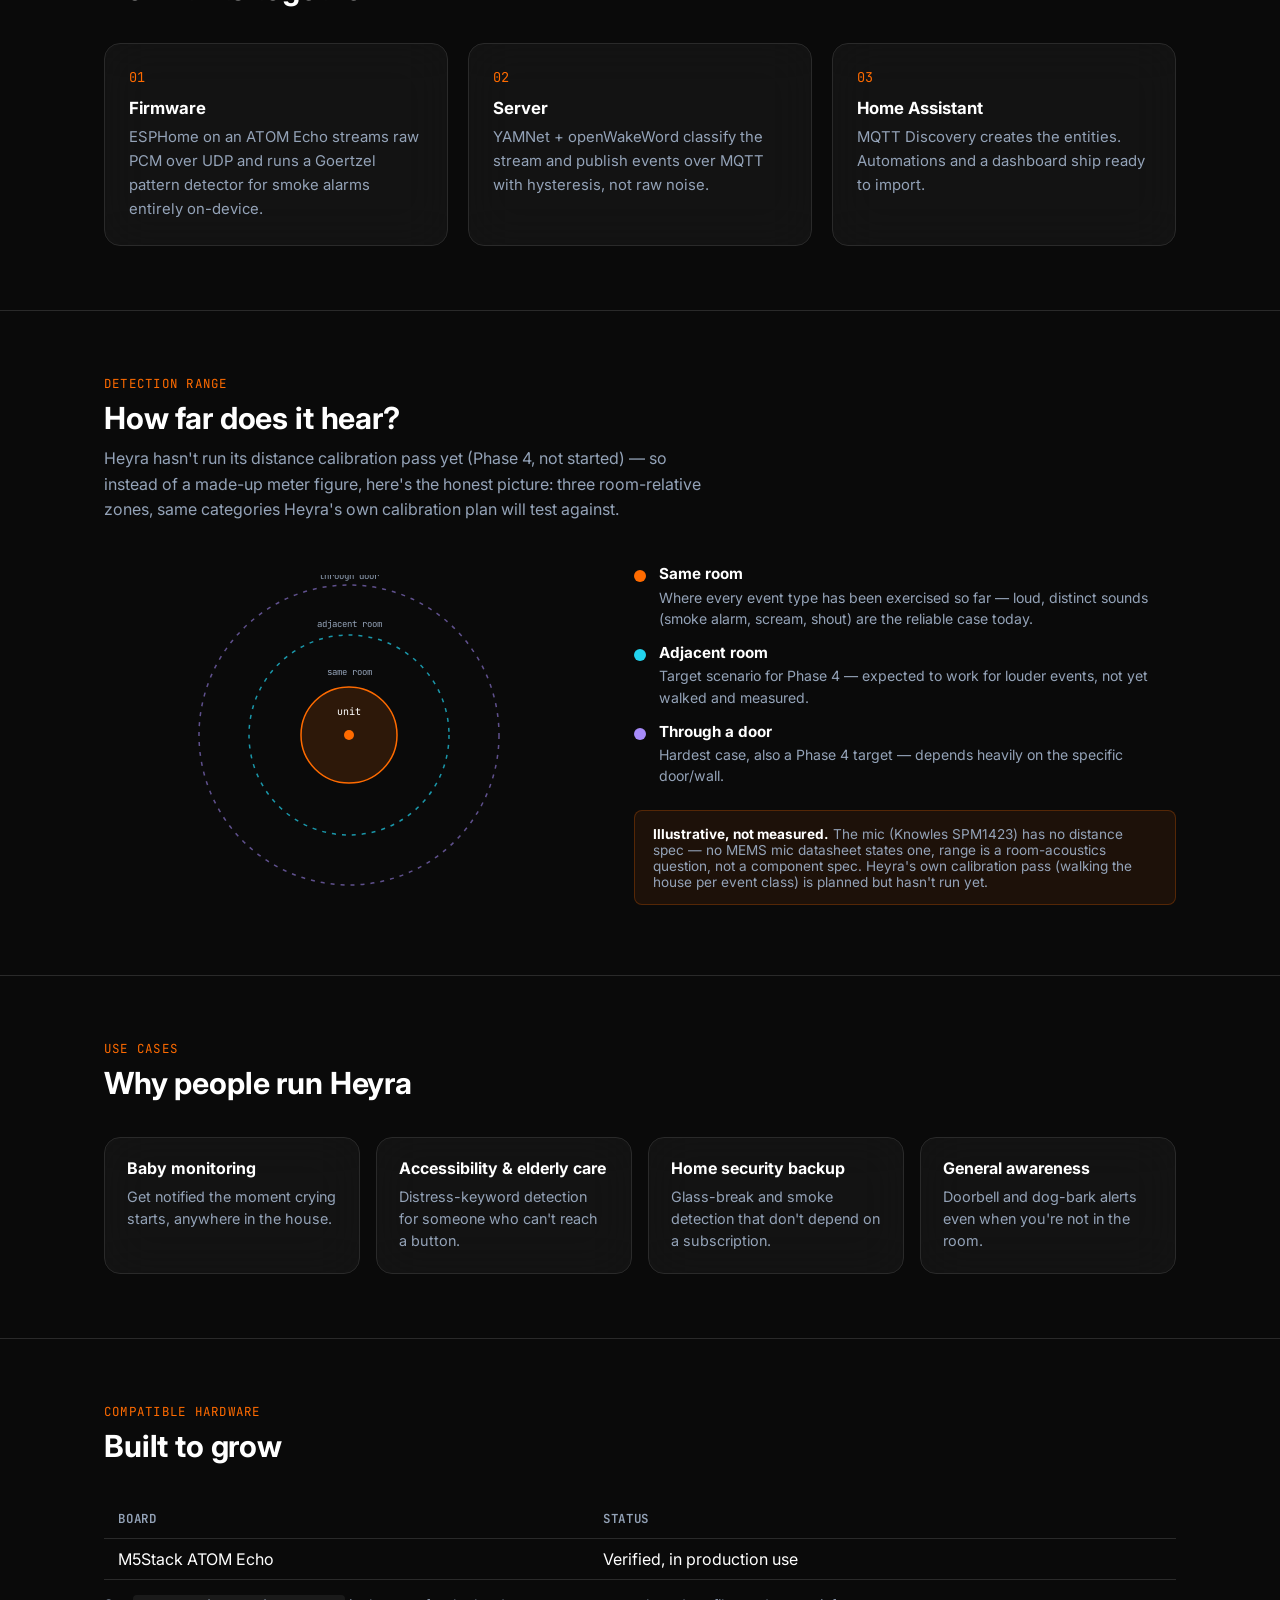
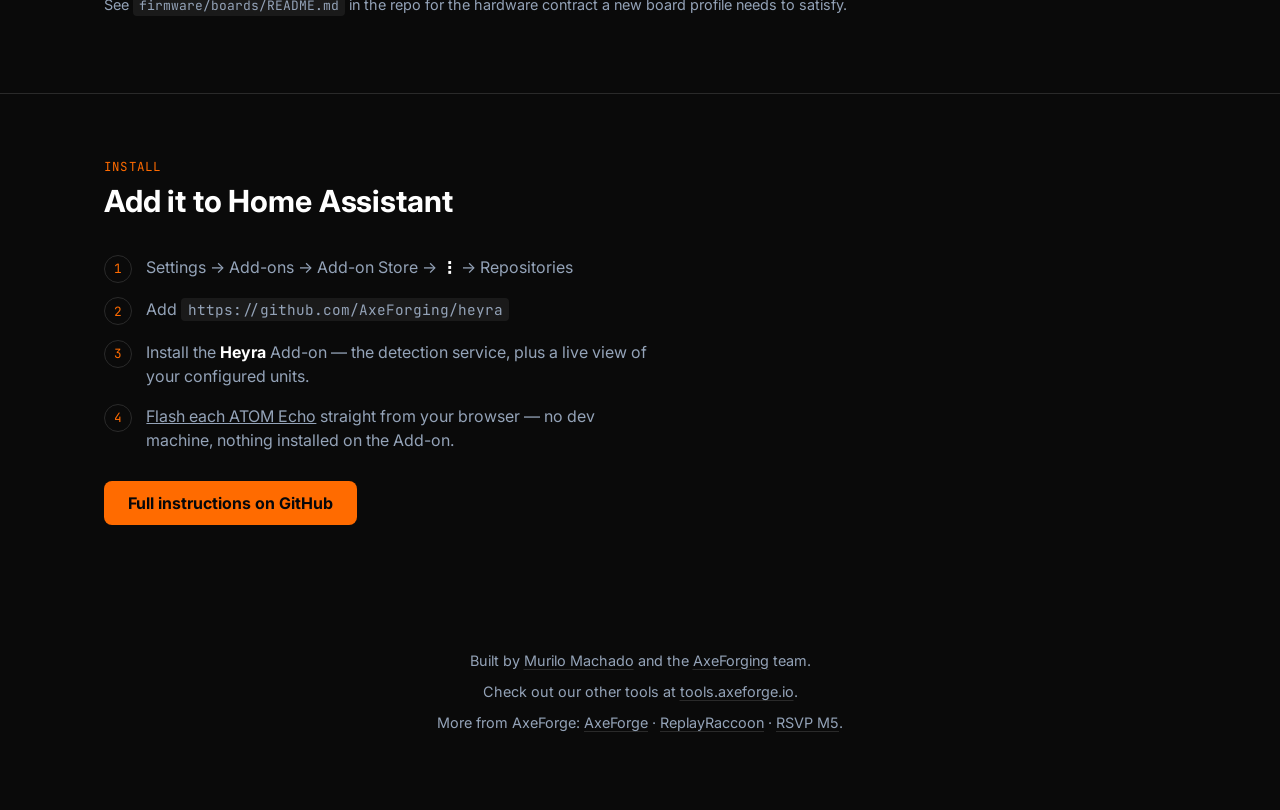
==== commit 99758796: "fix: real AxeForge icon, add sibling-property footer links Same bug as tools.axeforge/rsvp-m5/Replay" ====
--- a/web/index.html
+++ b/web/index.html
@@ -5,7 +5,8 @@
 <meta name="viewport" content="width=device-width, initial-scale=1">
 <title>Heyra — Acoustic event detection for Home Assistant</title>
 <meta name="description" content="Dumb edge, smart server acoustic event detection mesh for Home Assistant, by AxeForging.">
-<link rel="icon" href="./favicon.svg" type="image/svg+xml">
+<link rel="icon" href="./favicon.png" type="image/png">
+<link rel="apple-touch-icon" href="./favicon.png">
 <link rel="stylesheet" href="./axeforge.css">
 <style>
   /* AxeForge shell + the relay flavor (external tools/hardware/browser extensions)
@@ -145,7 +146,7 @@
   .range-legend { display: flex; flex-direction: column; gap: 0.9rem; }
   .range-legend-item { display: flex; gap: 0.8rem; align-items: flex-start; }
   .range-swatch { width: 12px; height: 12px; border-radius: 50%; margin-top: 0.35rem; flex: none; }
-  .range-legend-item h4 { margin: 0 0 0.2rem; font-size: 0.95rem; }
+  .range-legend-item h3 { margin: 0 0 0.2rem; font-size: 0.95rem; }
   .range-legend-item p { margin: 0; color: var(--af-text-muted); font-size: 0.88rem; line-height: 1.5; }
   .range-caption {
     margin-top: 1.5rem; padding: 0.9rem 1.1rem; border-radius: var(--af-radius);
@@ -185,7 +186,11 @@
   @media (max-width: 820px) {
     .hero .wrap { grid-template-columns: 1fr; padding-top: 3rem; padding-bottom: 3rem; }
     .range-layout { grid-template-columns: 1fr; }
-    .topbar-nav { display: none; }
+    /* Drop only the in-page anchor links (Features/Guide/Hardware) -- this is a single
+       scrollable page, so they're redundant with scrolling. Keep "Flash a unit" and the
+       GitHub CTA reachable -- those are real destinations, not shortcuts. */
+    .topbar-nav a[href^="#"] { display: none; }
+    .topbar-nav { gap: 0.75rem; }
   }
 </style>
 </head>
@@ -193,7 +198,7 @@
   <header class="topbar">
     <div class="wrap">
       <a class="topbar-brand" href="https://tools.axeforge.io">
-        <img src="./logo.svg" alt="">
+        <img src="./favicon.png" alt="">
         <span>AxeForging<span class="sep">/</span>Heyra</span>
       </a>
       <nav class="topbar-nav">
@@ -334,15 +339,15 @@
           <div class="range-legend">
             <div class="range-legend-item">
               <span class="range-swatch" style="background: var(--af-accent);"></span>
-              <div><h4>Same room</h4><p>Where every event type has been exercised so far — loud, distinct sounds (smoke alarm, scream, shout) are the reliable case today.</p></div>
+              <div><h3>Same room</h3><p>Where every event type has been exercised so far — loud, distinct sounds (smoke alarm, scream, shout) are the reliable case today.</p></div>
             </div>
             <div class="range-legend-item">
               <span class="range-swatch" style="background: #22d3ee;"></span>
-              <div><h4>Adjacent room</h4><p>Target scenario for Phase 4 — expected to work for louder events, not yet walked and measured.</p></div>
+              <div><h3>Adjacent room</h3><p>Target scenario for Phase 4 — expected to work for louder events, not yet walked and measured.</p></div>
             </div>
             <div class="range-legend-item">
               <span class="range-swatch" style="background: #a78bfa;"></span>
-              <div><h4>Through a door</h4><p>Hardest case, also a Phase 4 target — depends heavily on the specific door/wall.</p></div>
+              <div><h3>Through a door</h3><p>Hardest case, also a Phase 4 target — depends heavily on the specific door/wall.</p></div>
             </div>
           </div>
           <div class="range-caption">
@@ -417,6 +422,9 @@
     <p>Built by <a href="https://github.com/murilopmachado">Murilo Machado</a> and the
        <a href="https://github.com/AxeForging">AxeForging</a> team.</p>
     <p>Check out our other tools at <a href="https://tools.axeforge.io">tools.axeforge.io</a>.</p>
+    <p>More from AxeForge: <a href="https://axeforge.io">AxeForge</a> ·
+       <a href="https://replayraccoon.axeforge.io">ReplayRaccoon</a> ·
+       <a href="https://axeforging.github.io/rsvp-m5/">RSVP M5</a>.</p>
   </footer>
 
 <script>
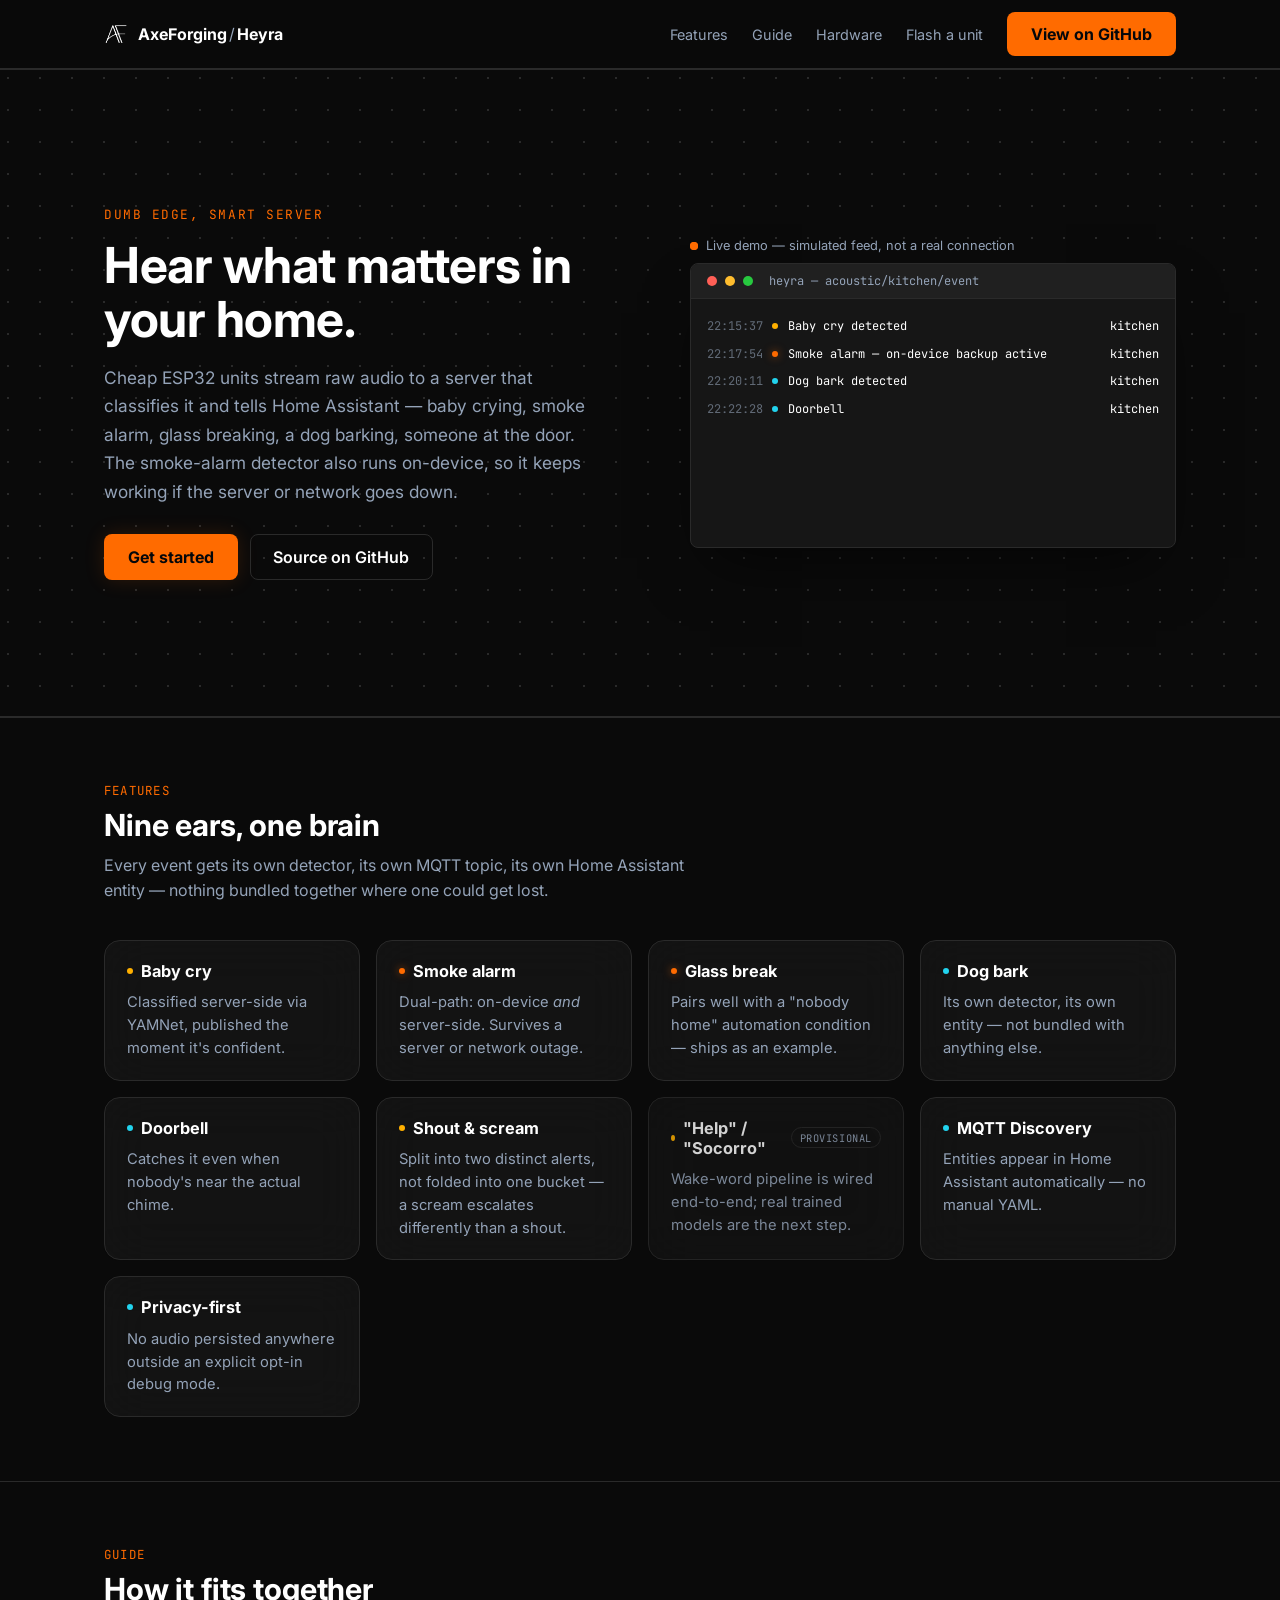
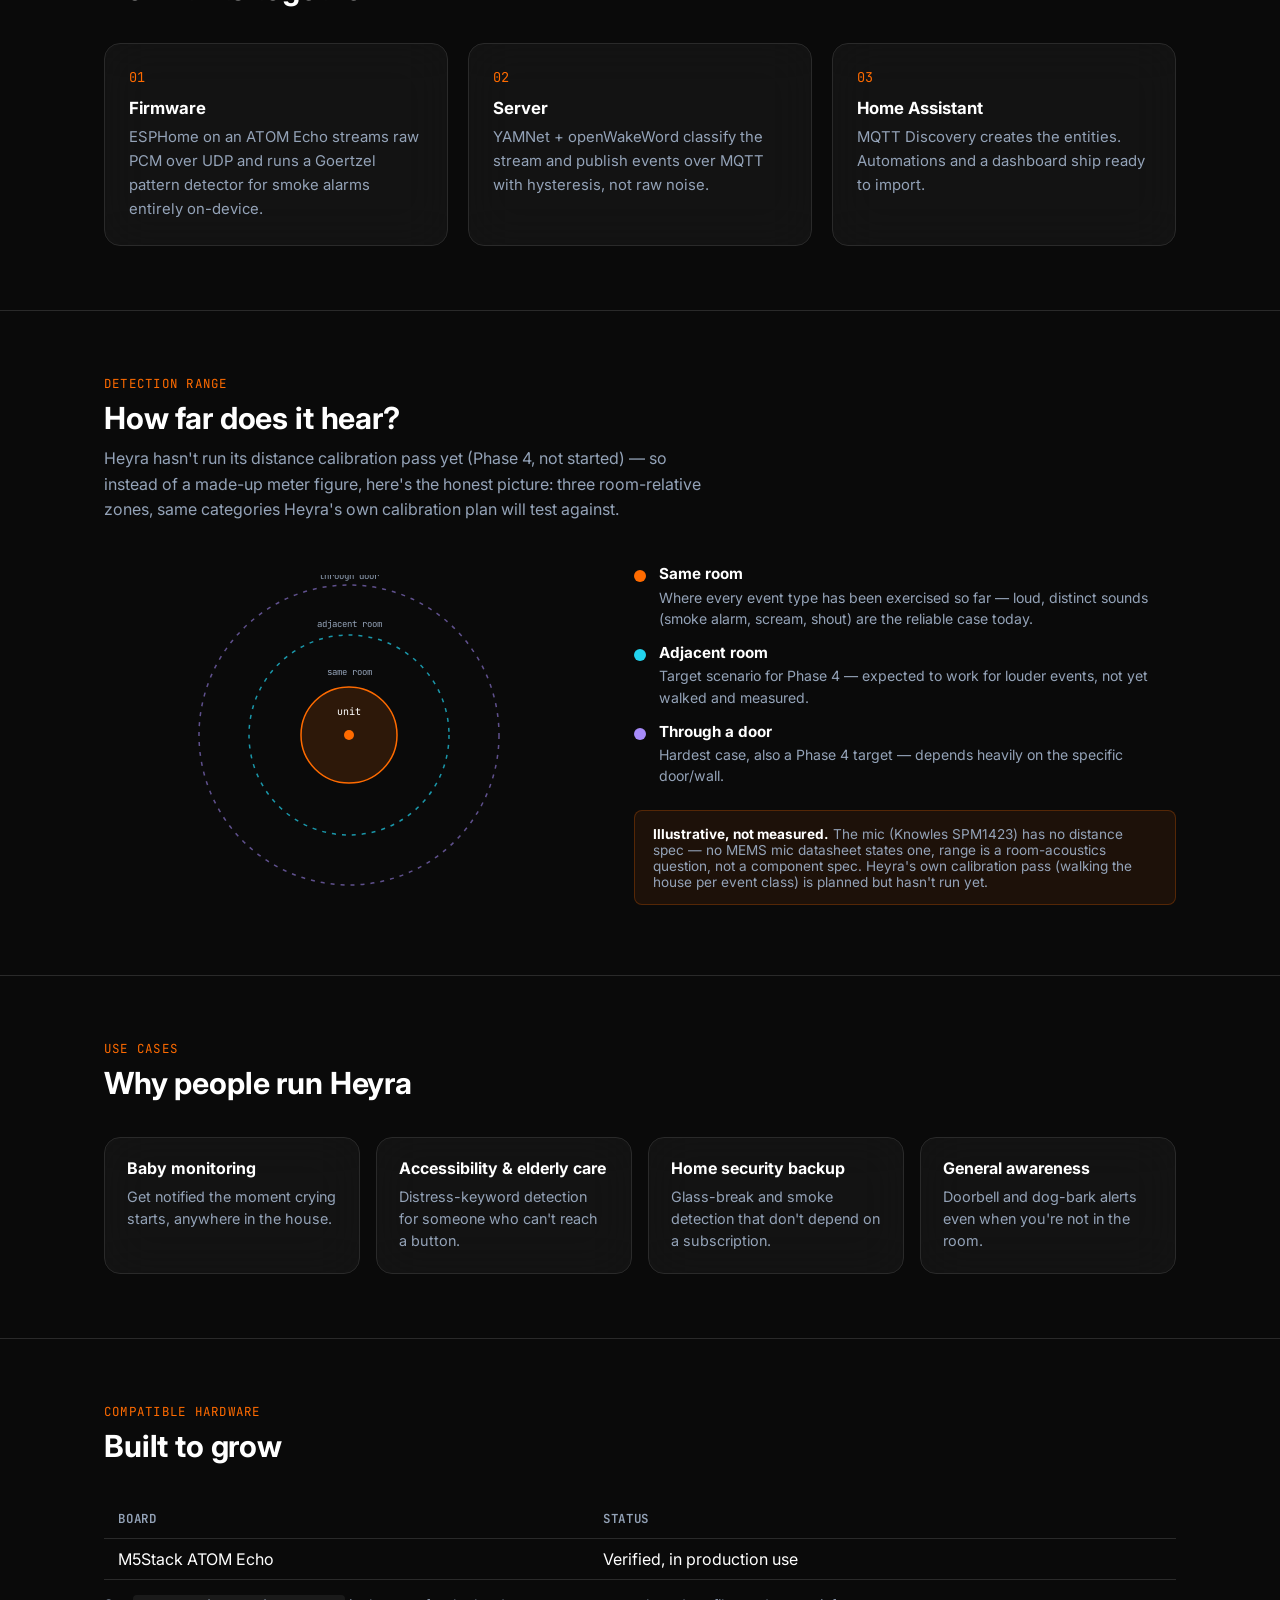
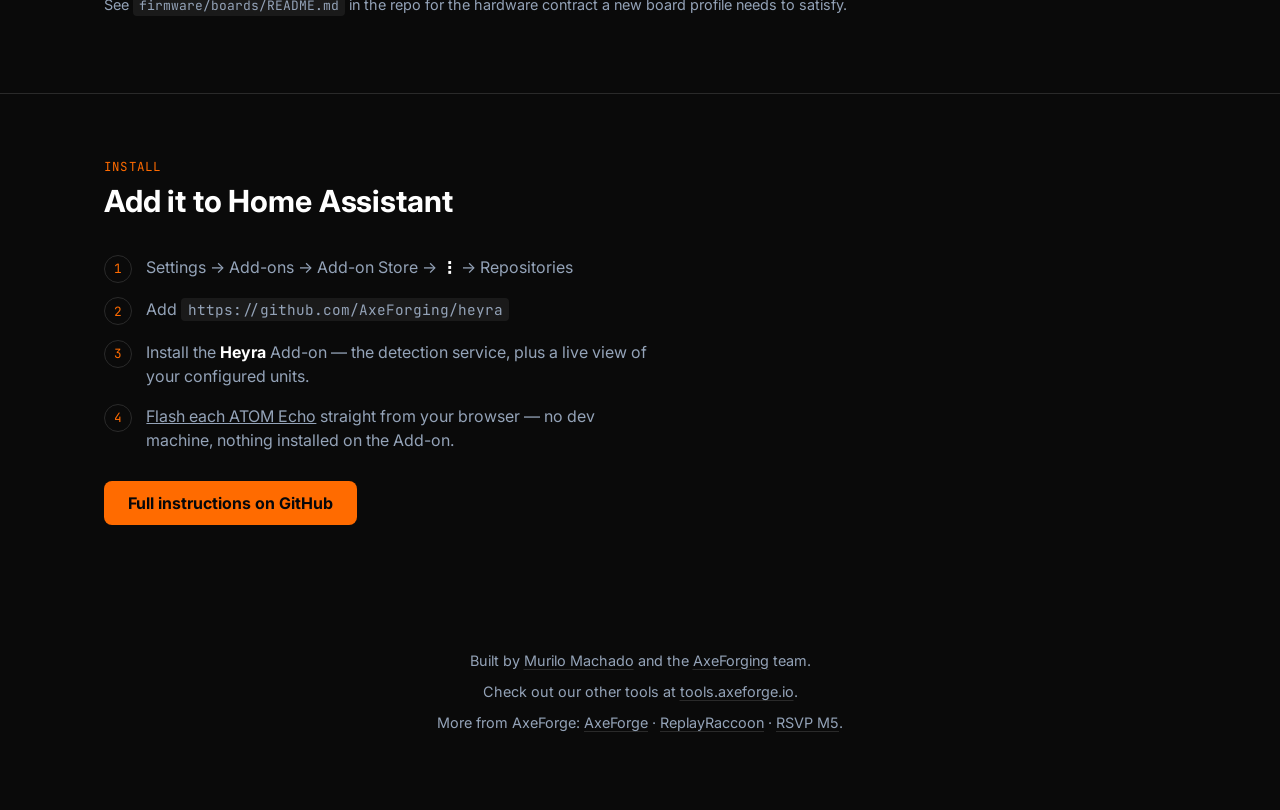
==== commit 9e3ba5f8: "fix: use the transparent icon in the topbar, not the opaque favicon Same bug as rsvp-m5: favicon.png" ====
--- a/web/index.html
+++ b/web/index.html
@@ -198,7 +198,7 @@
   <header class="topbar">
     <div class="wrap">
       <a class="topbar-brand" href="https://tools.axeforge.io">
-        <img src="./favicon.png" alt="">
+        <img src="./axeforge-icon.png" alt="">
         <span>AxeForging<span class="sep">/</span>Heyra</span>
       </a>
       <nav class="topbar-nav">
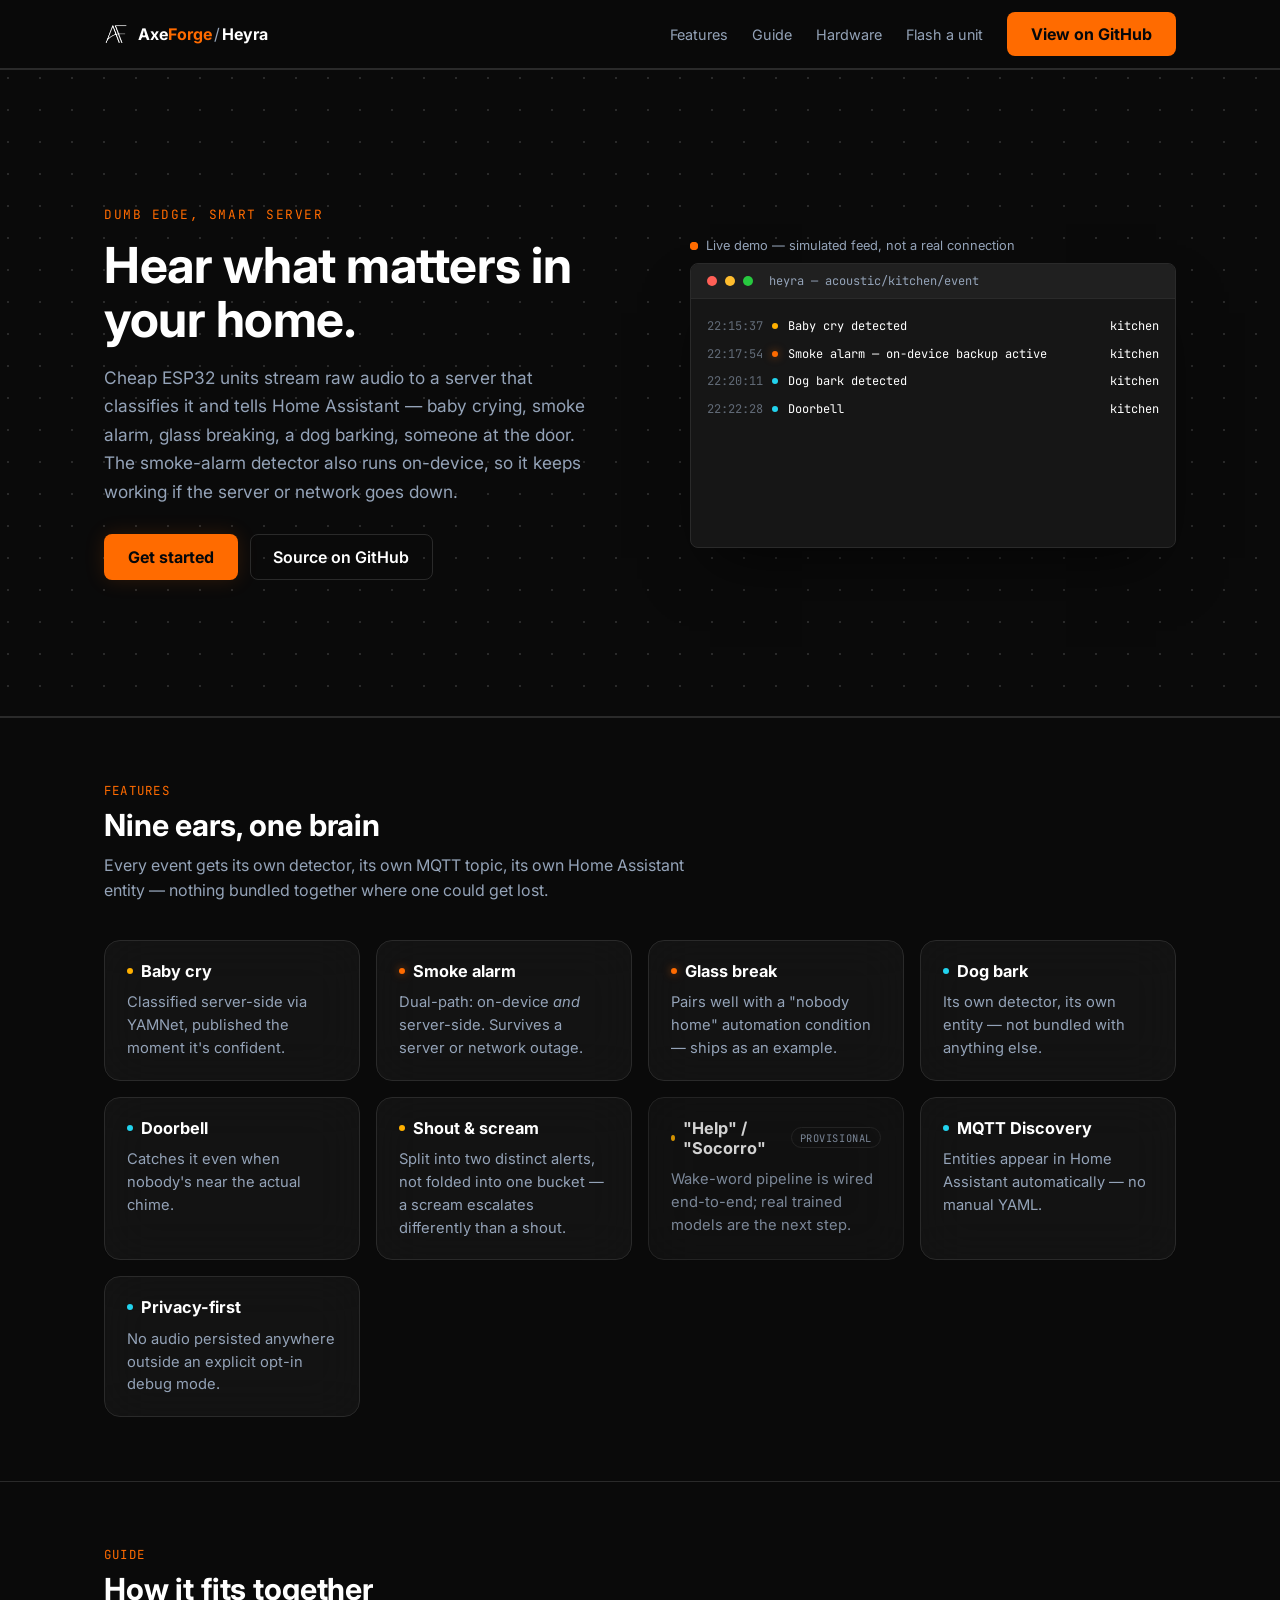
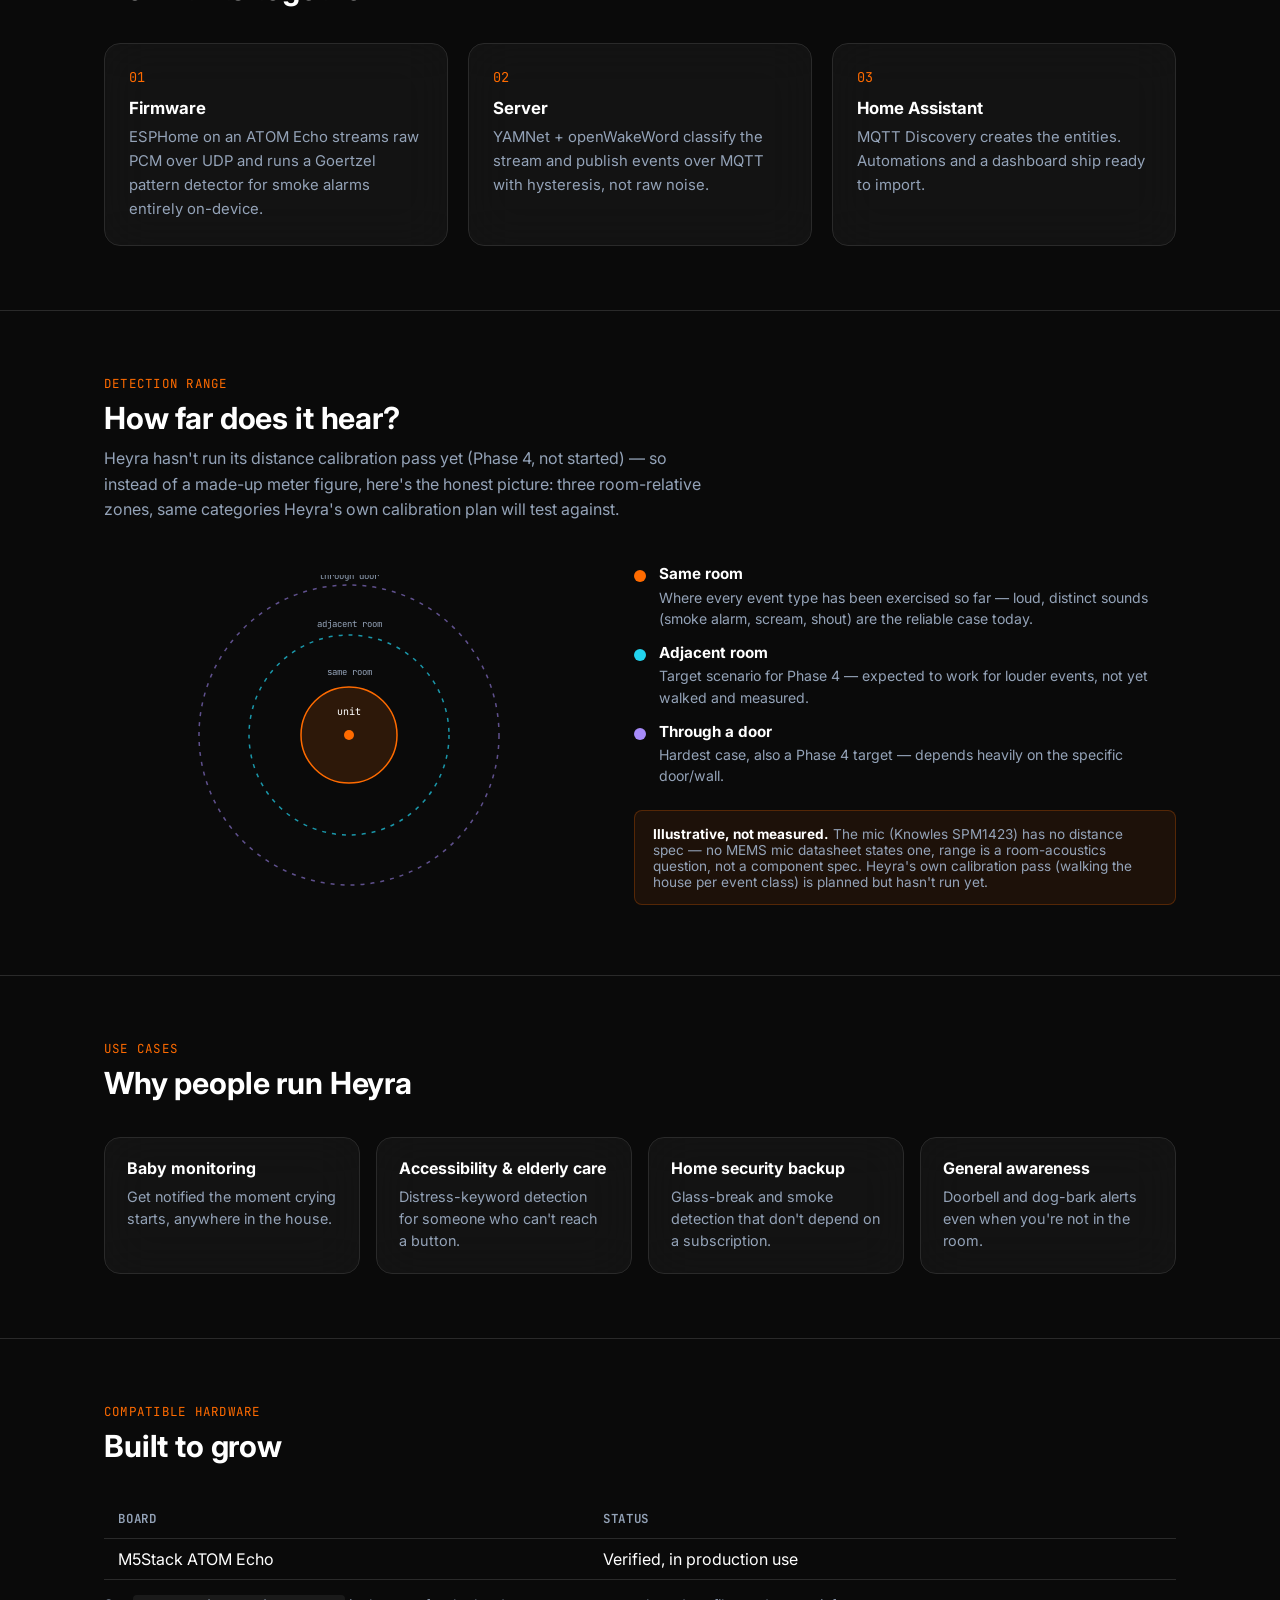
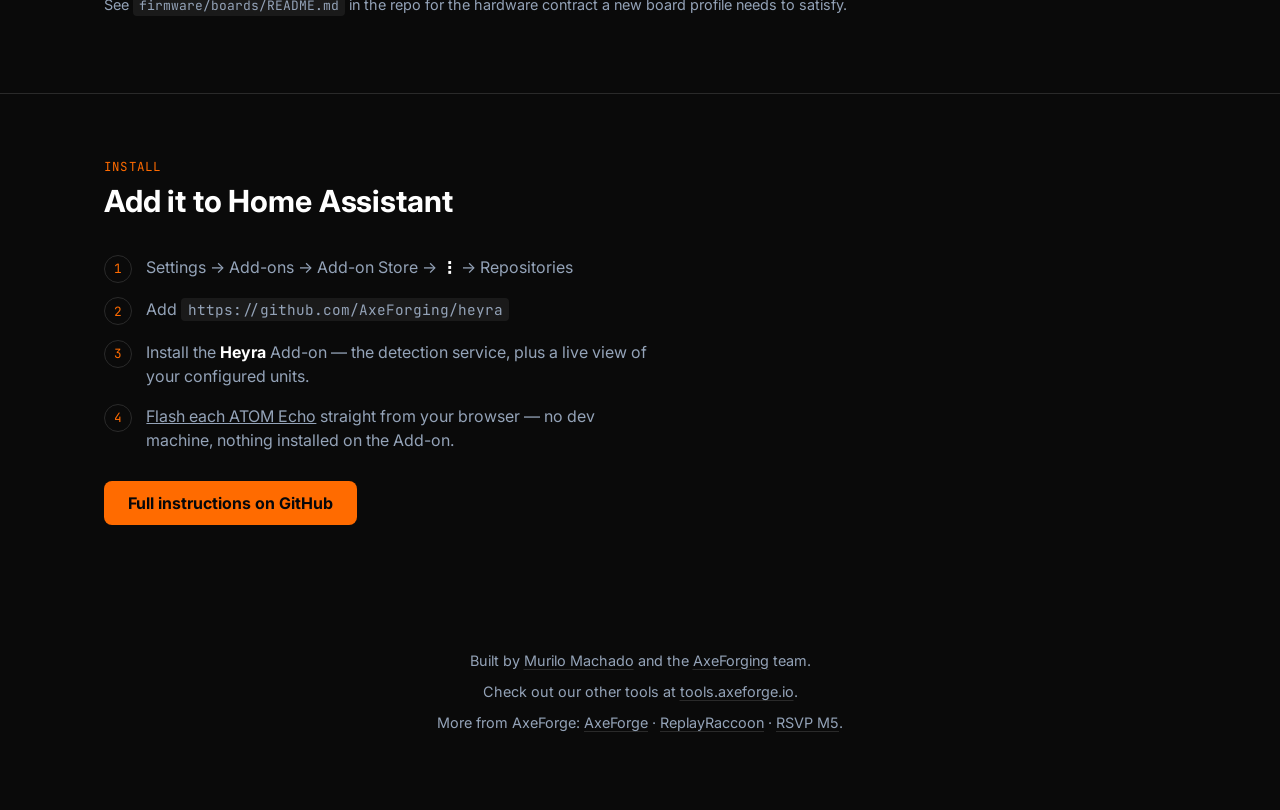
==== commit 603fe986: "fix: wordmark says AxeForge, not AxeForging, with the color split The topbar wordmark read "AxeForgi" ====
--- a/web/index.html
+++ b/web/index.html
@@ -35,6 +35,7 @@
   .topbar-brand { display: flex; align-items: center; gap: 0.6rem; text-decoration: none; font-weight: 700; }
   .topbar-brand img { height: 24px; width: 24px; }
   .topbar-brand .sep { color: var(--af-text-muted); font-weight: 400; margin: 0 0.15rem; }
+  .topbar-brand .forge { color: var(--af-accent); }
   .topbar-nav { display: flex; align-items: center; gap: 1.5rem; font-size: 0.9rem; }
   .topbar-nav a.navlink { color: var(--af-text-muted); text-decoration: none; }
   .topbar-nav a.navlink:hover { color: var(--af-text); }
@@ -199,7 +200,7 @@
     <div class="wrap">
       <a class="topbar-brand" href="https://tools.axeforge.io">
         <img src="./axeforge-icon.png" alt="">
-        <span>AxeForging<span class="sep">/</span>Heyra</span>
+        <span>Axe<span class="forge">Forge</span><span class="sep">/</span>Heyra</span>
       </a>
       <nav class="topbar-nav">
         <a class="navlink" href="#features">Features</a>
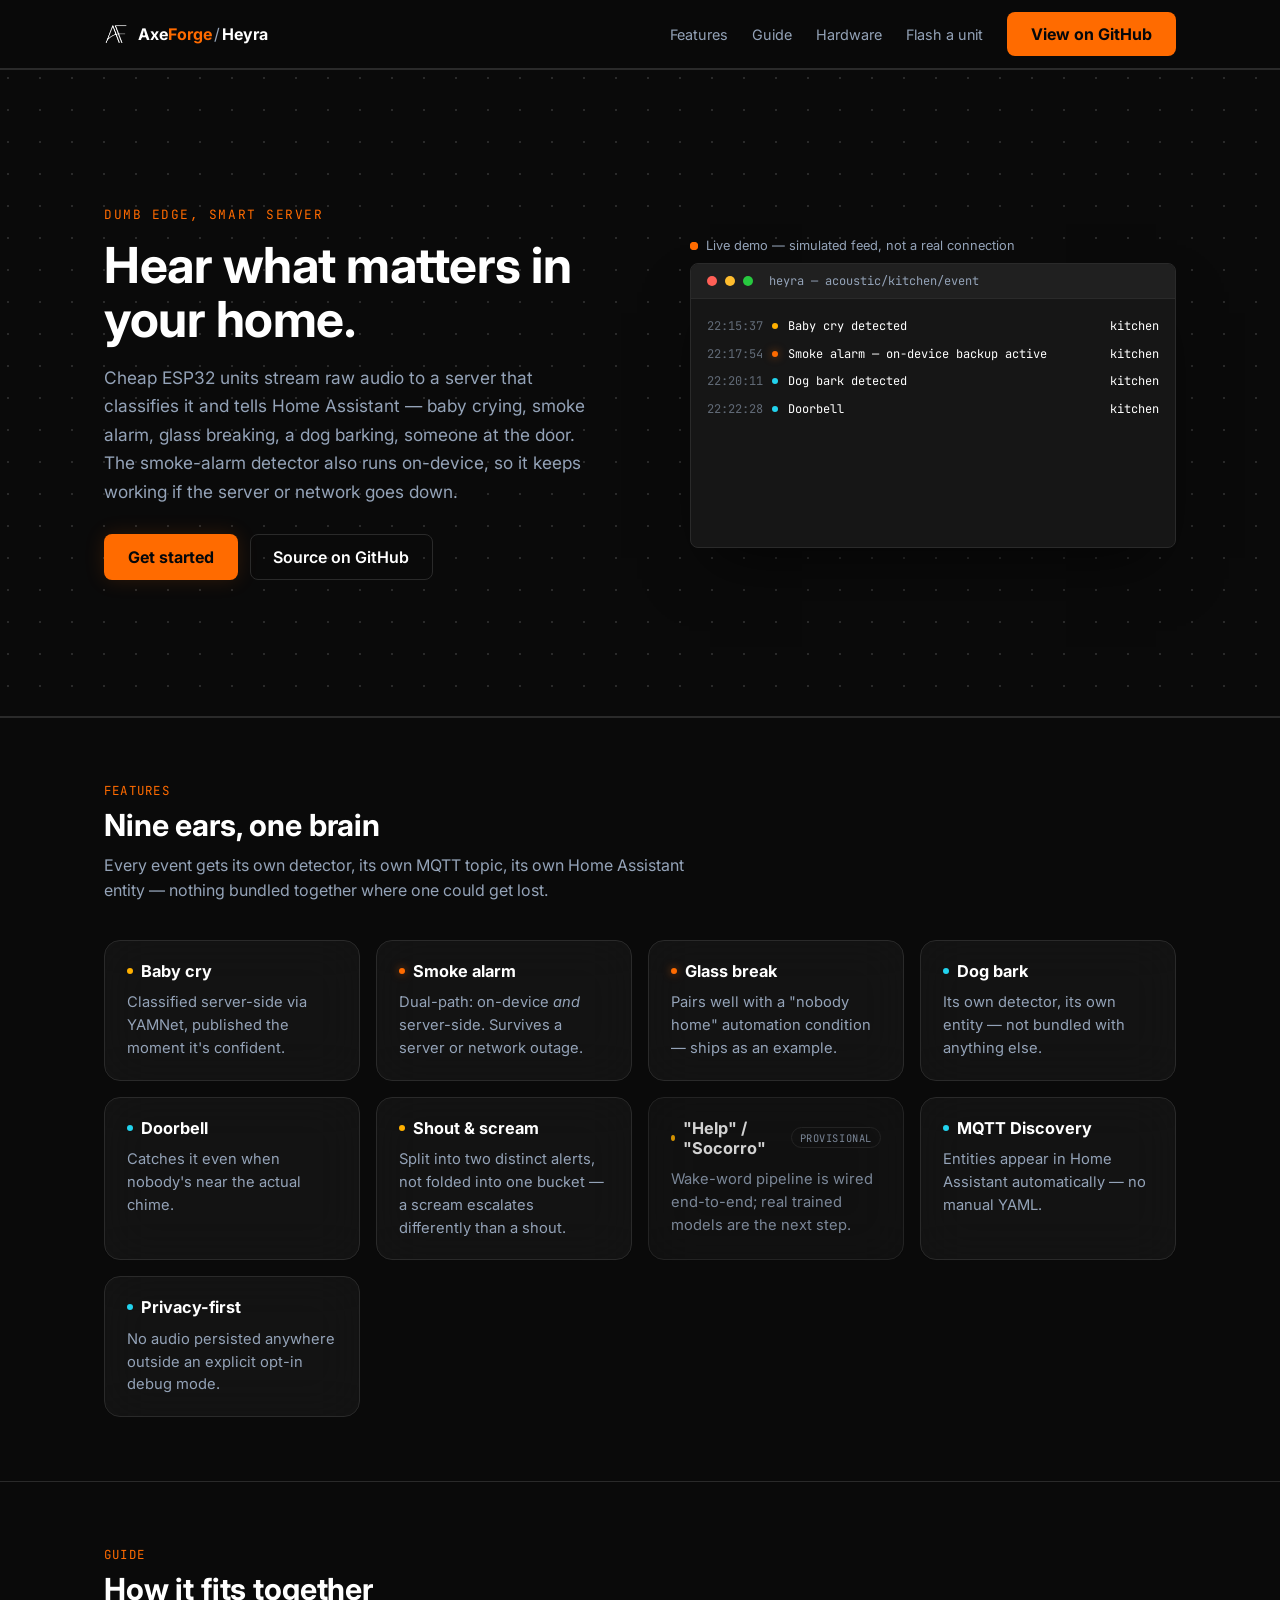
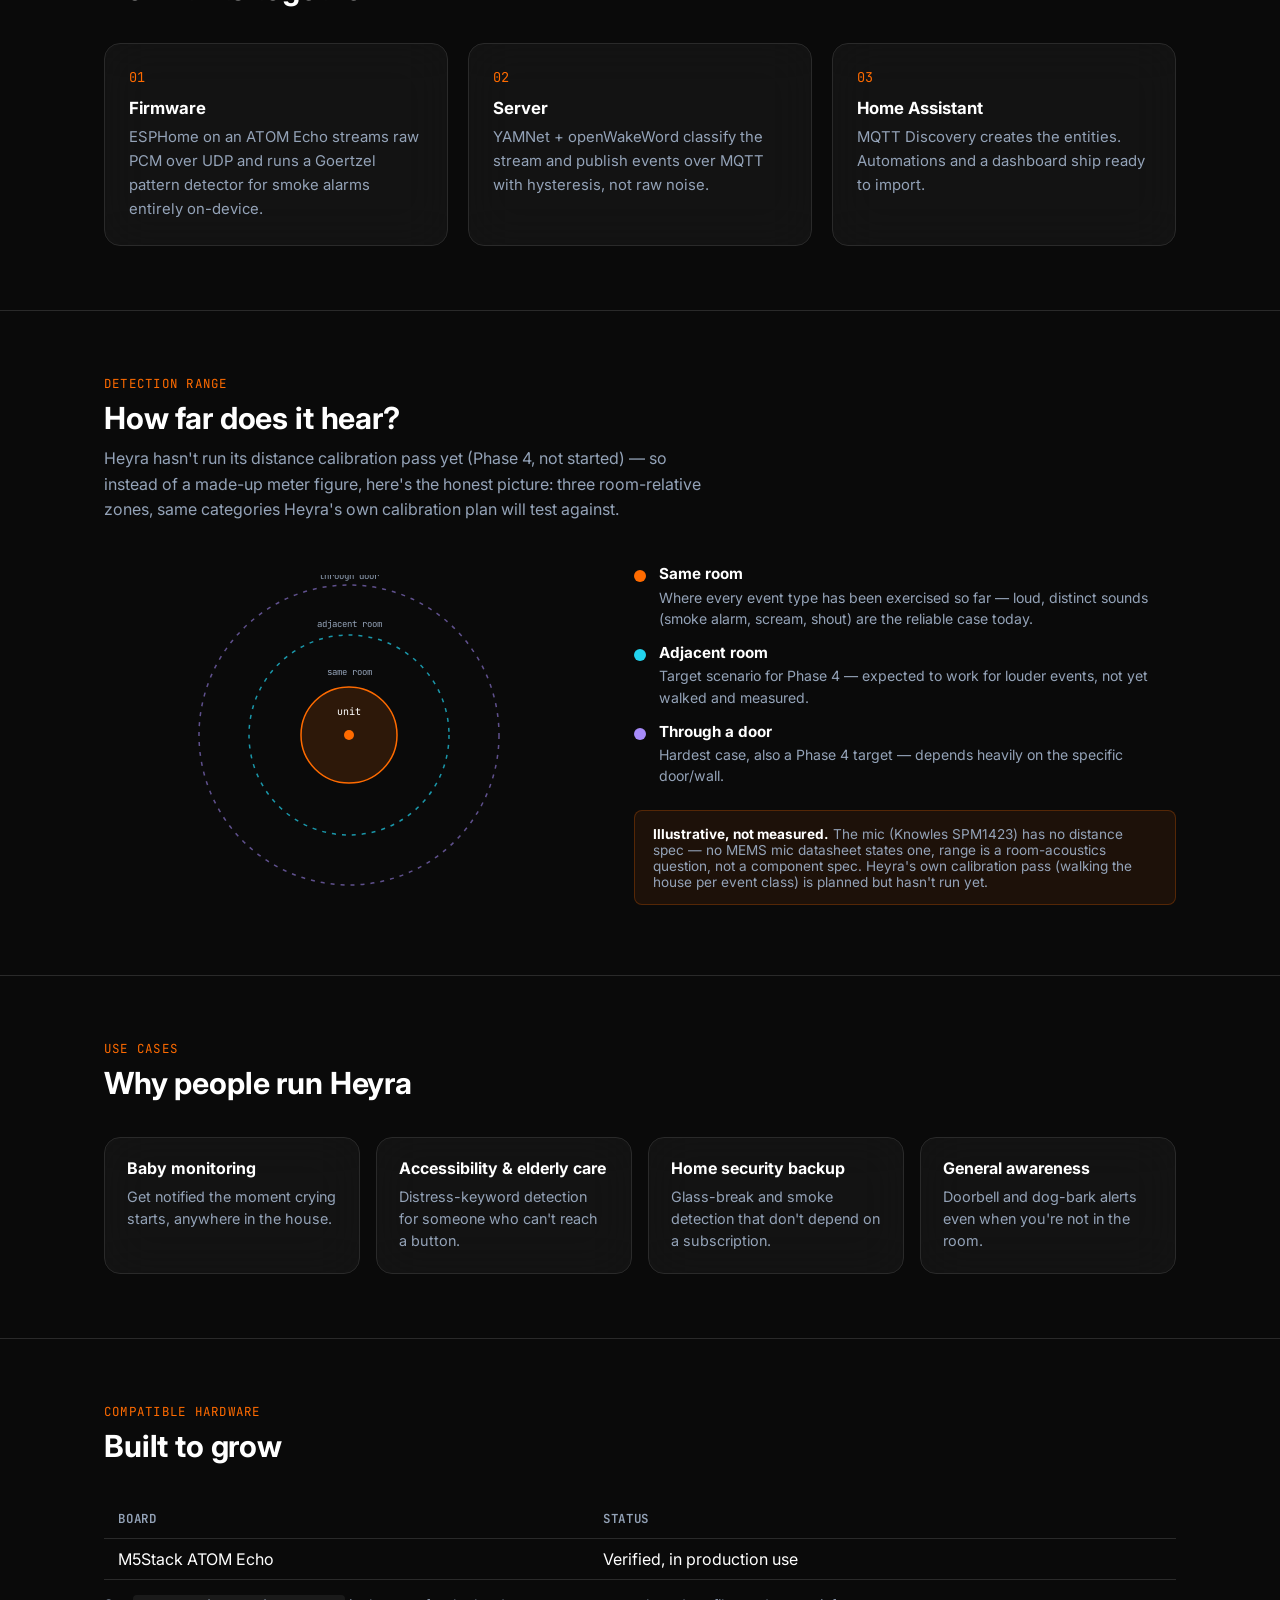
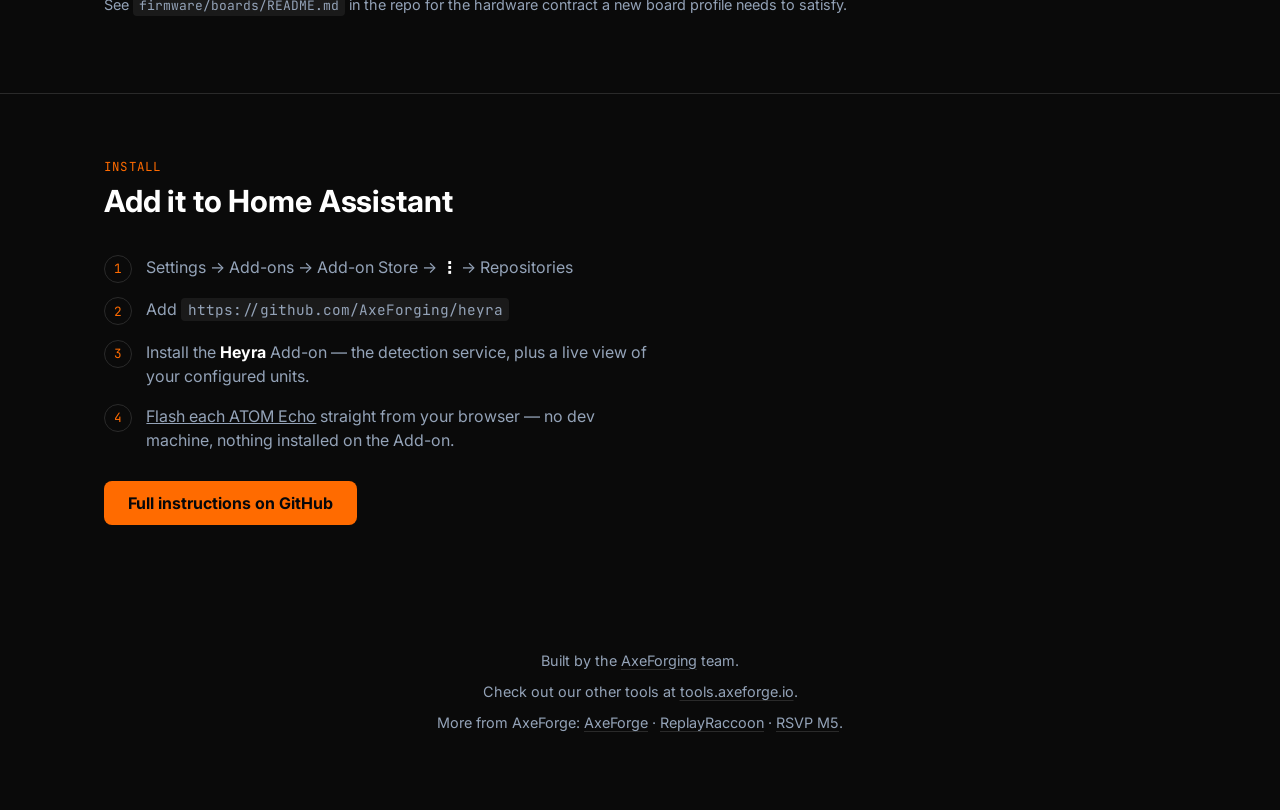
==== commit 8ddc1142: "fix: remove individual attribution from public credits Team credit should stay at the org level, not" ====
--- a/web/index.html
+++ b/web/index.html
@@ -420,8 +420,7 @@
   </section>
 
   <footer>
-    <p>Built by <a href="https://github.com/murilopmachado">Murilo Machado</a> and the
-       <a href="https://github.com/AxeForging">AxeForging</a> team.</p>
+    <p>Built by the <a href="https://github.com/AxeForging">AxeForging</a> team.</p>
     <p>Check out our other tools at <a href="https://tools.axeforge.io">tools.axeforge.io</a>.</p>
     <p>More from AxeForge: <a href="https://axeforge.io">AxeForge</a> ·
        <a href="https://replayraccoon.axeforge.io">ReplayRaccoon</a> ·
